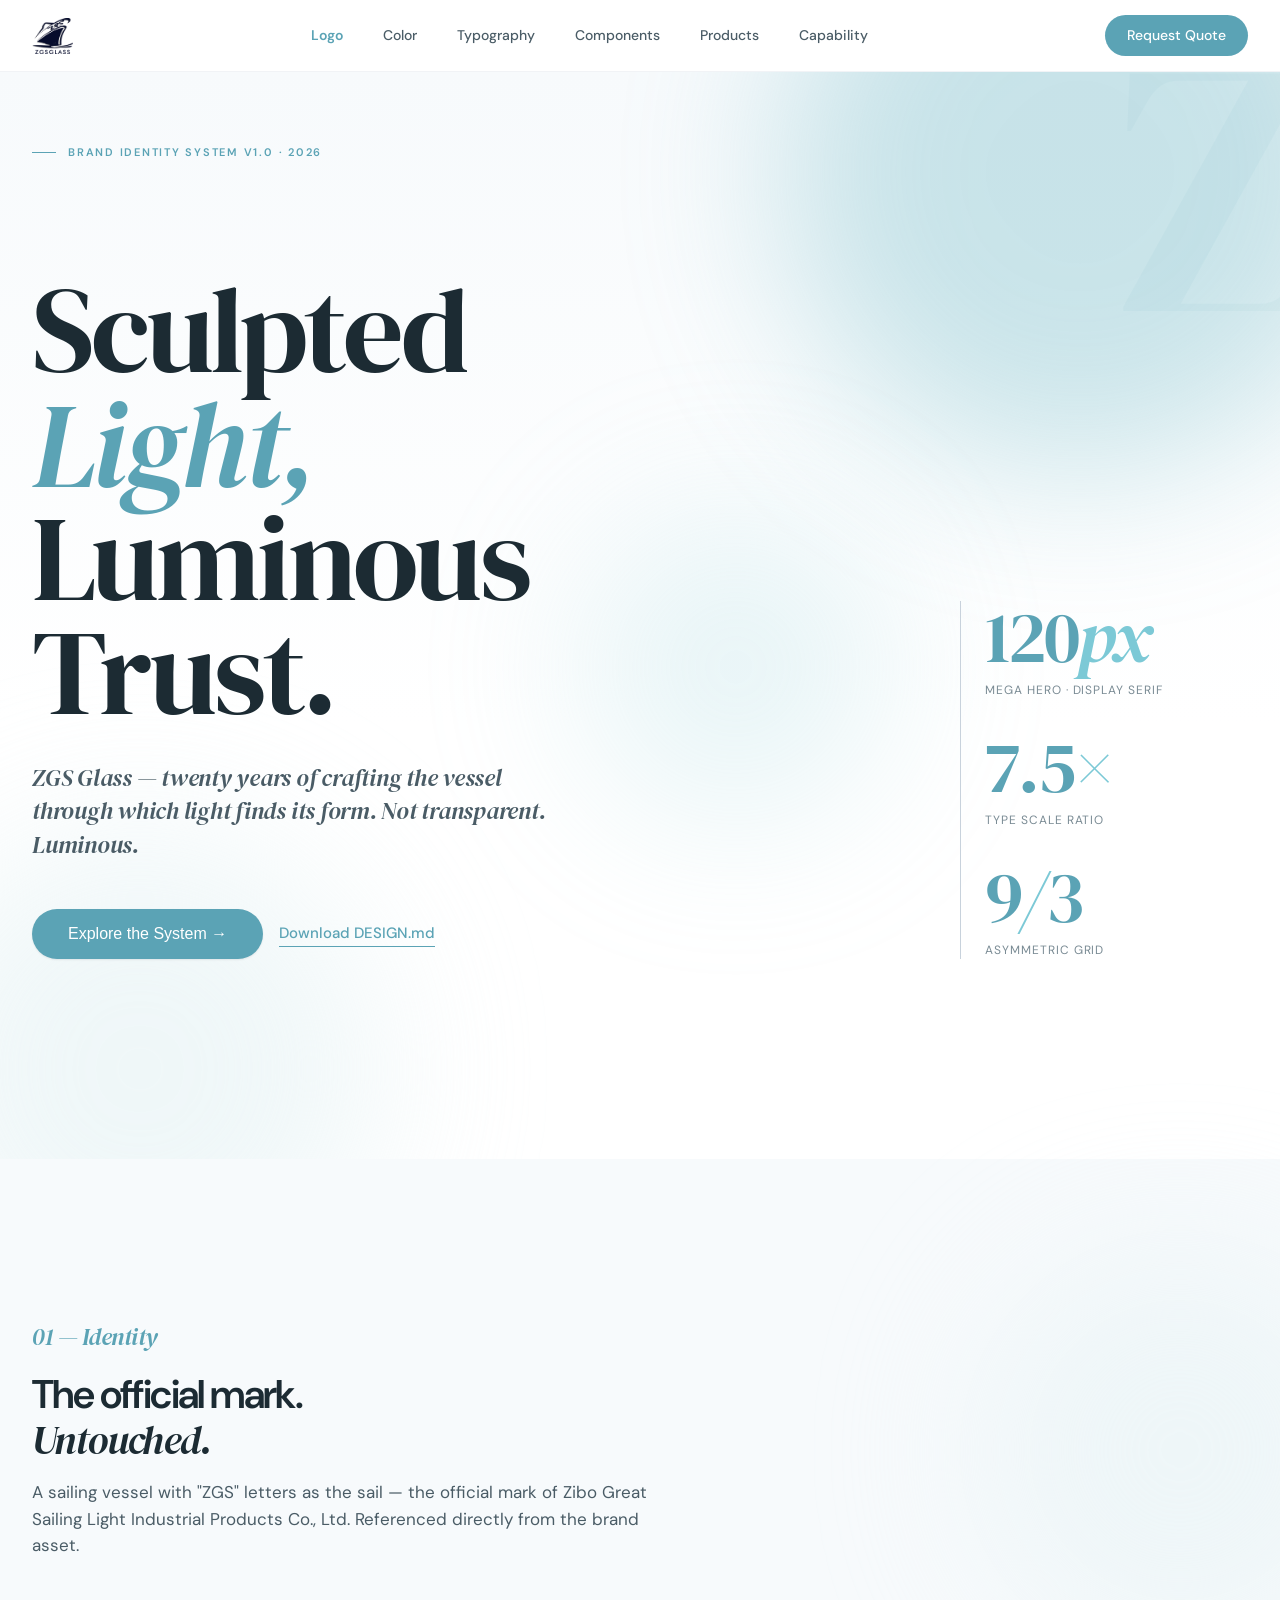
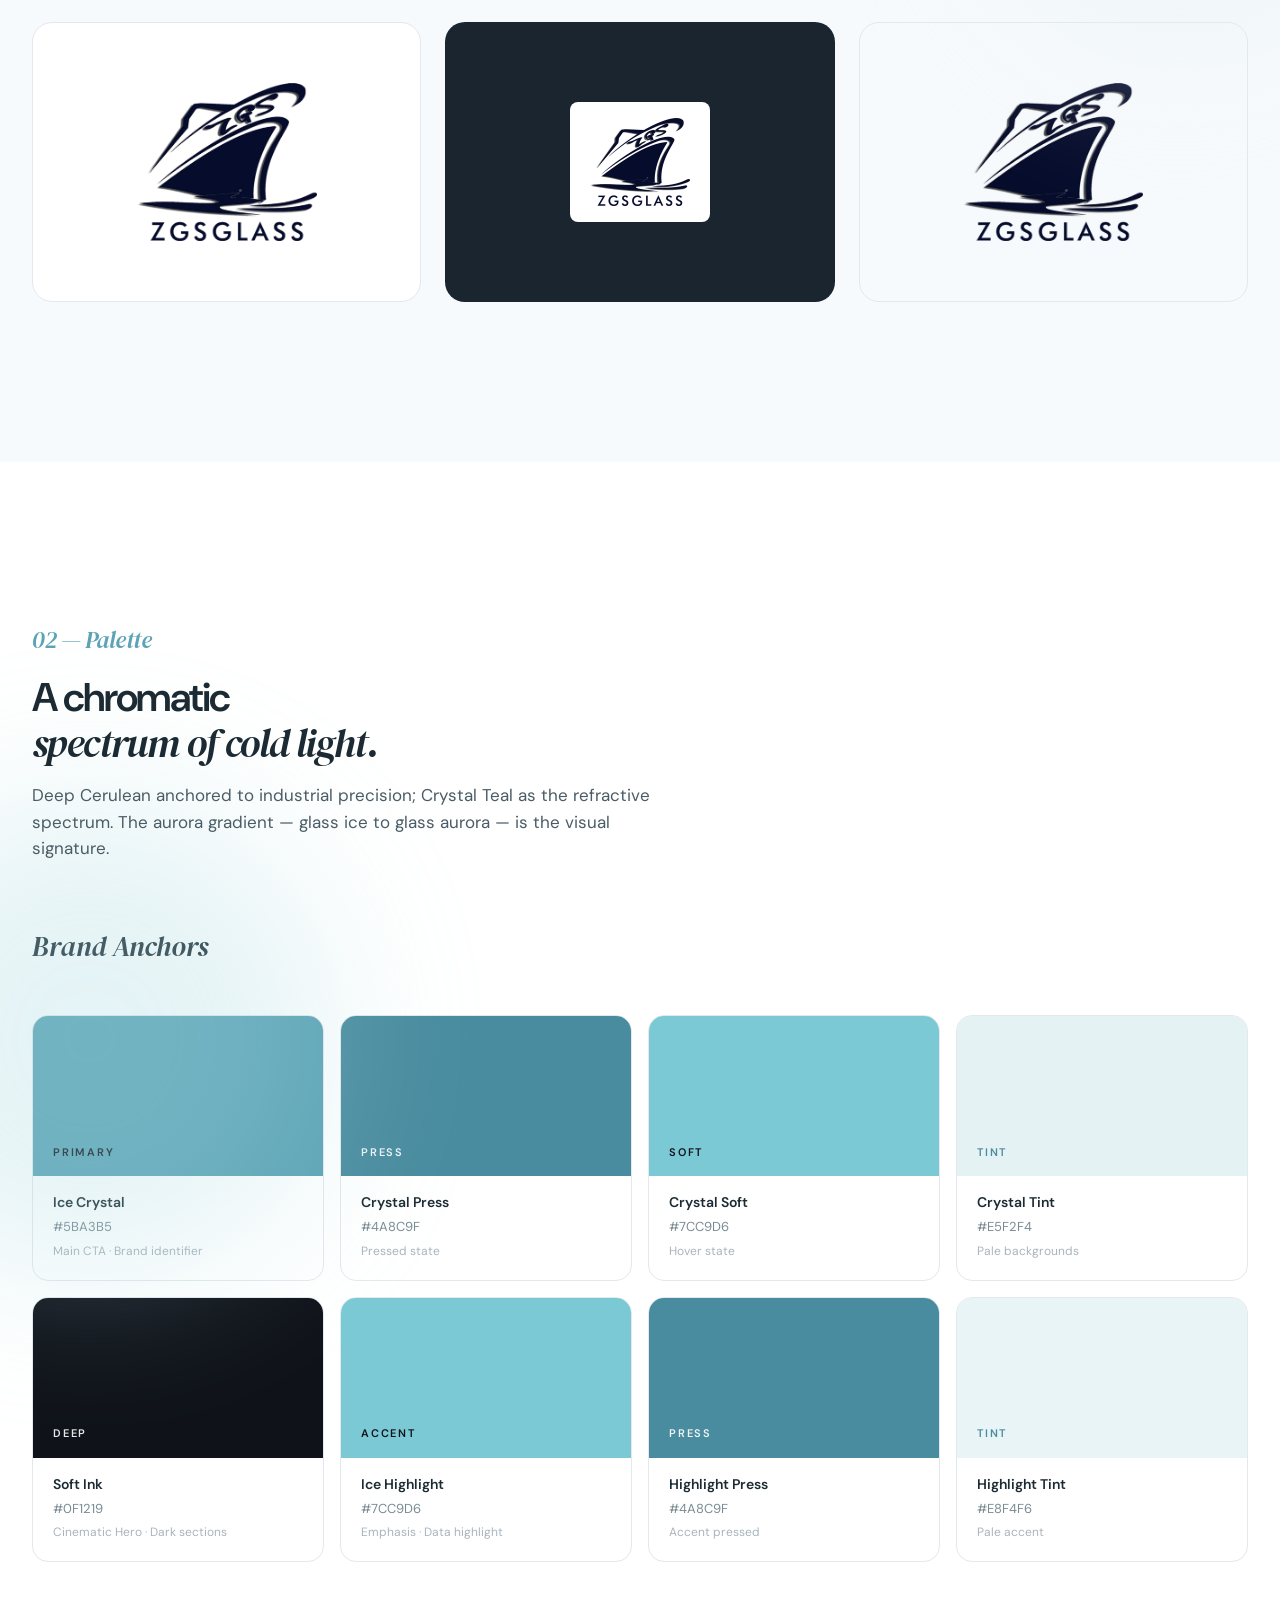
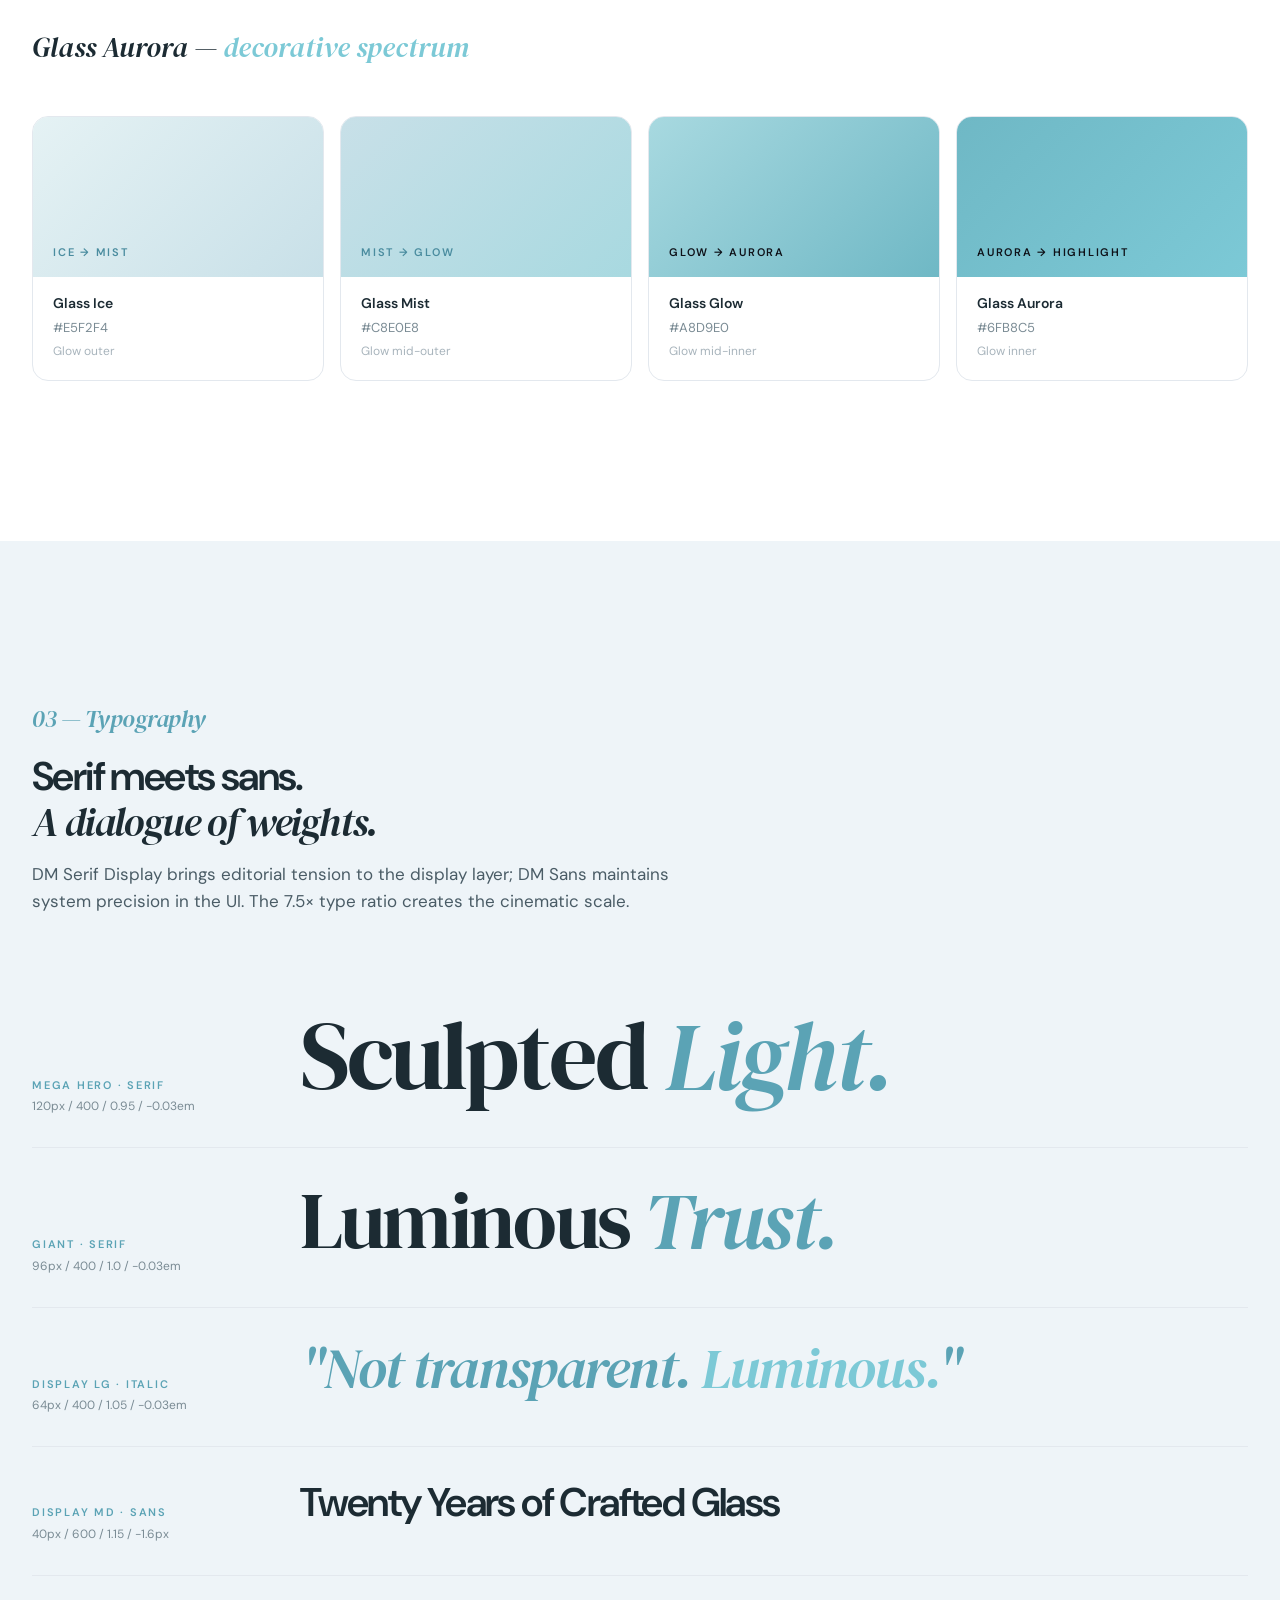
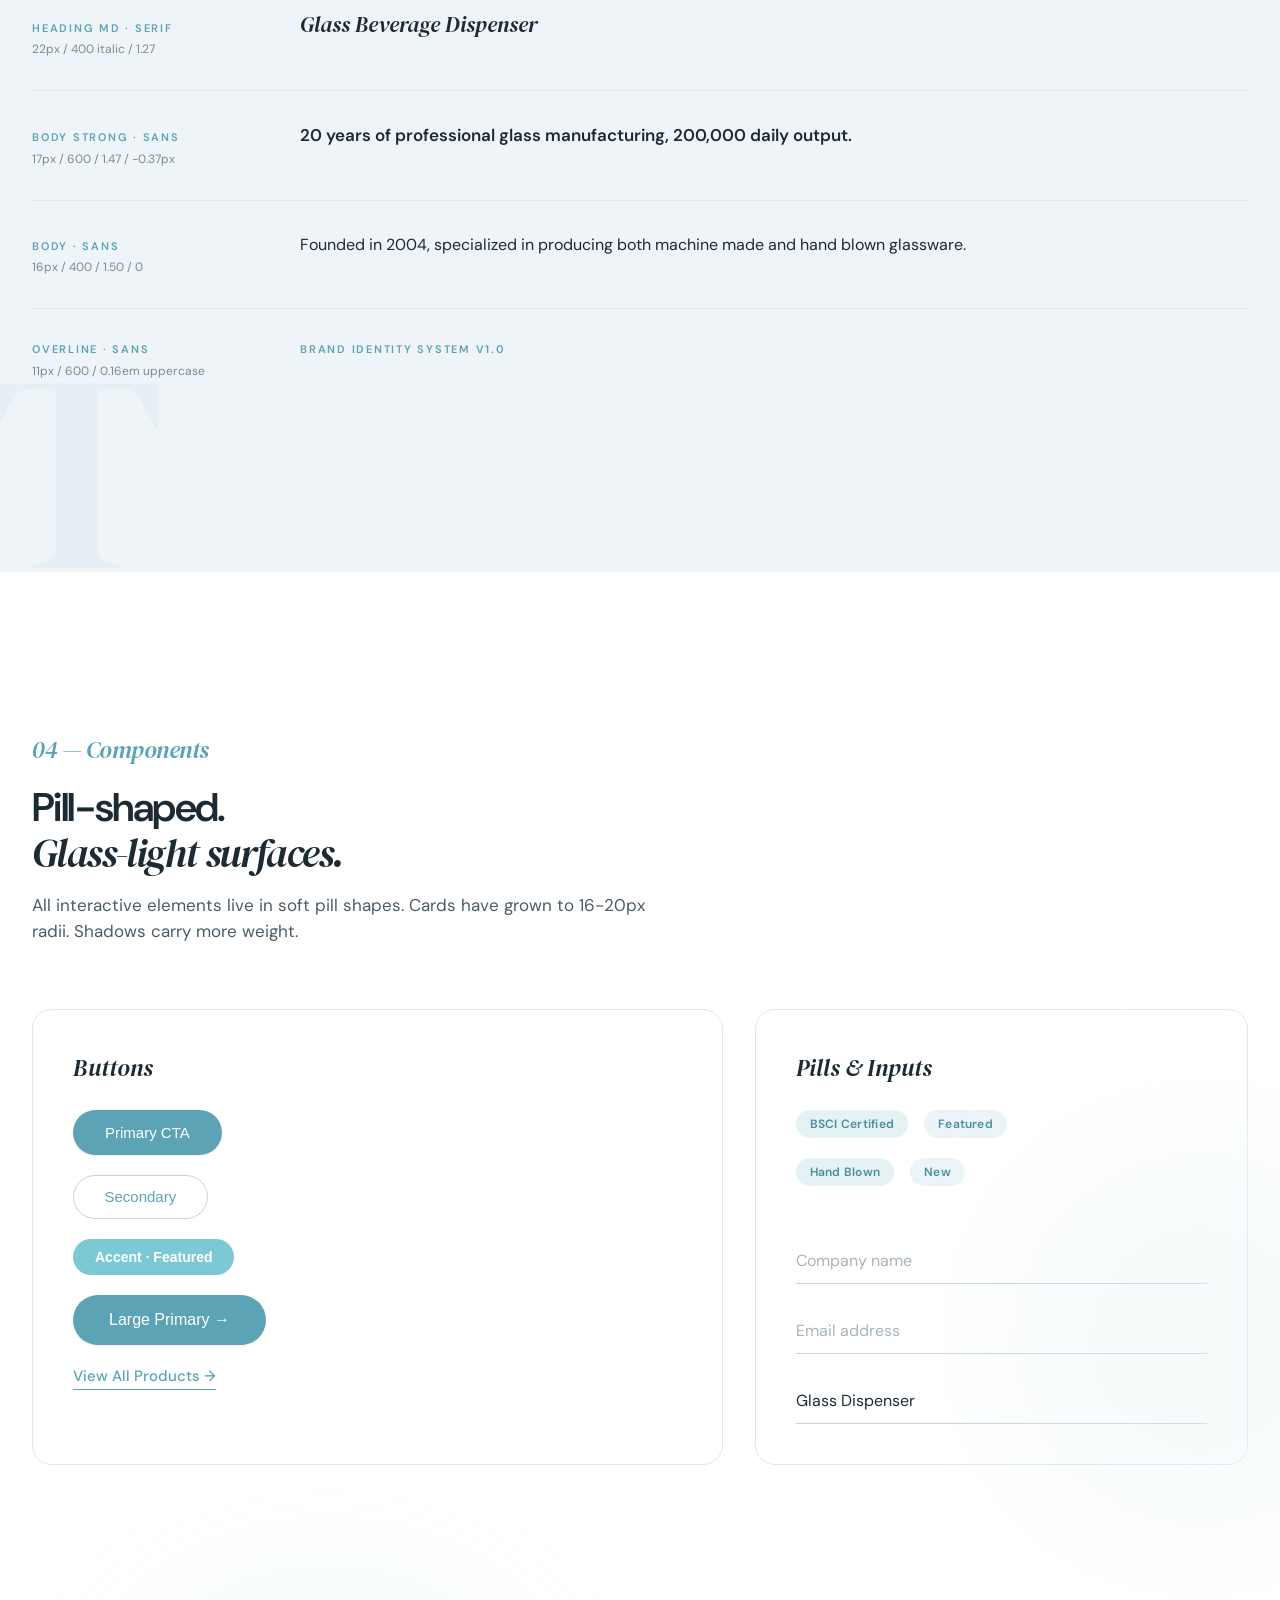
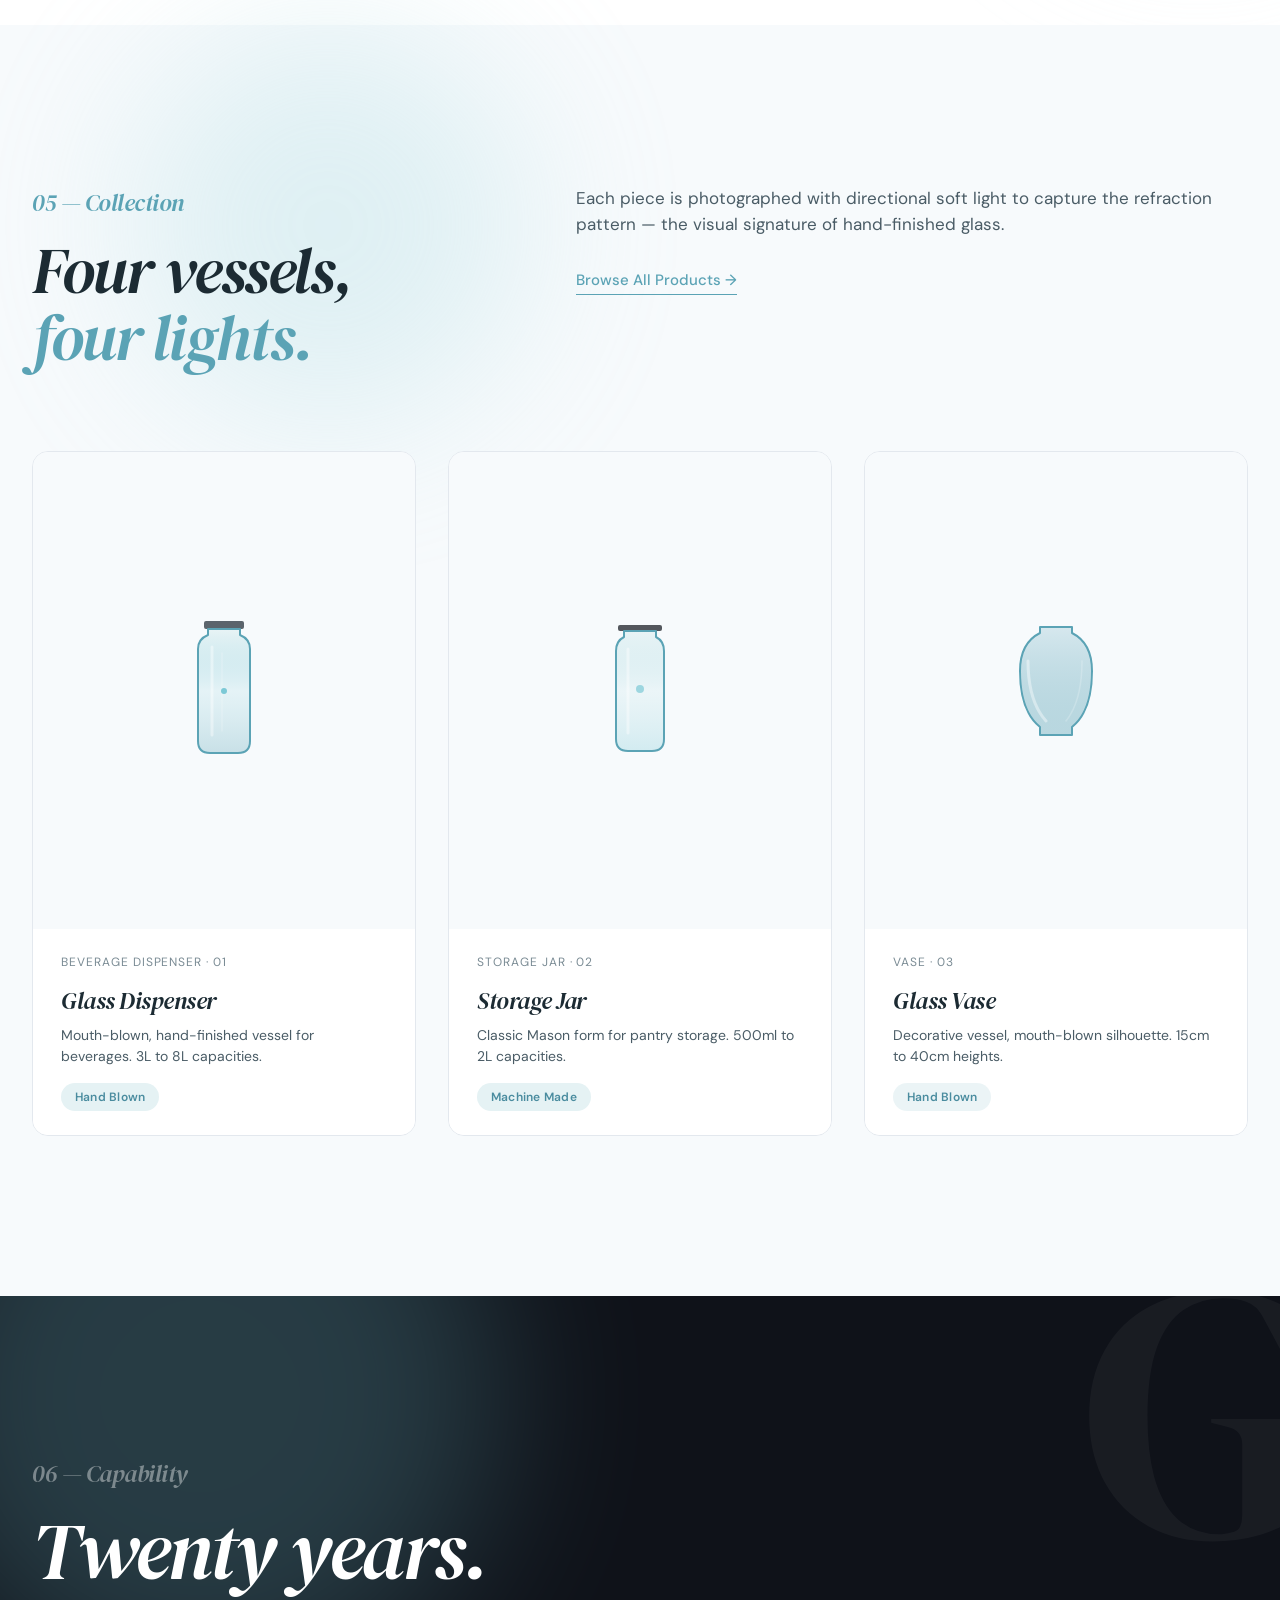
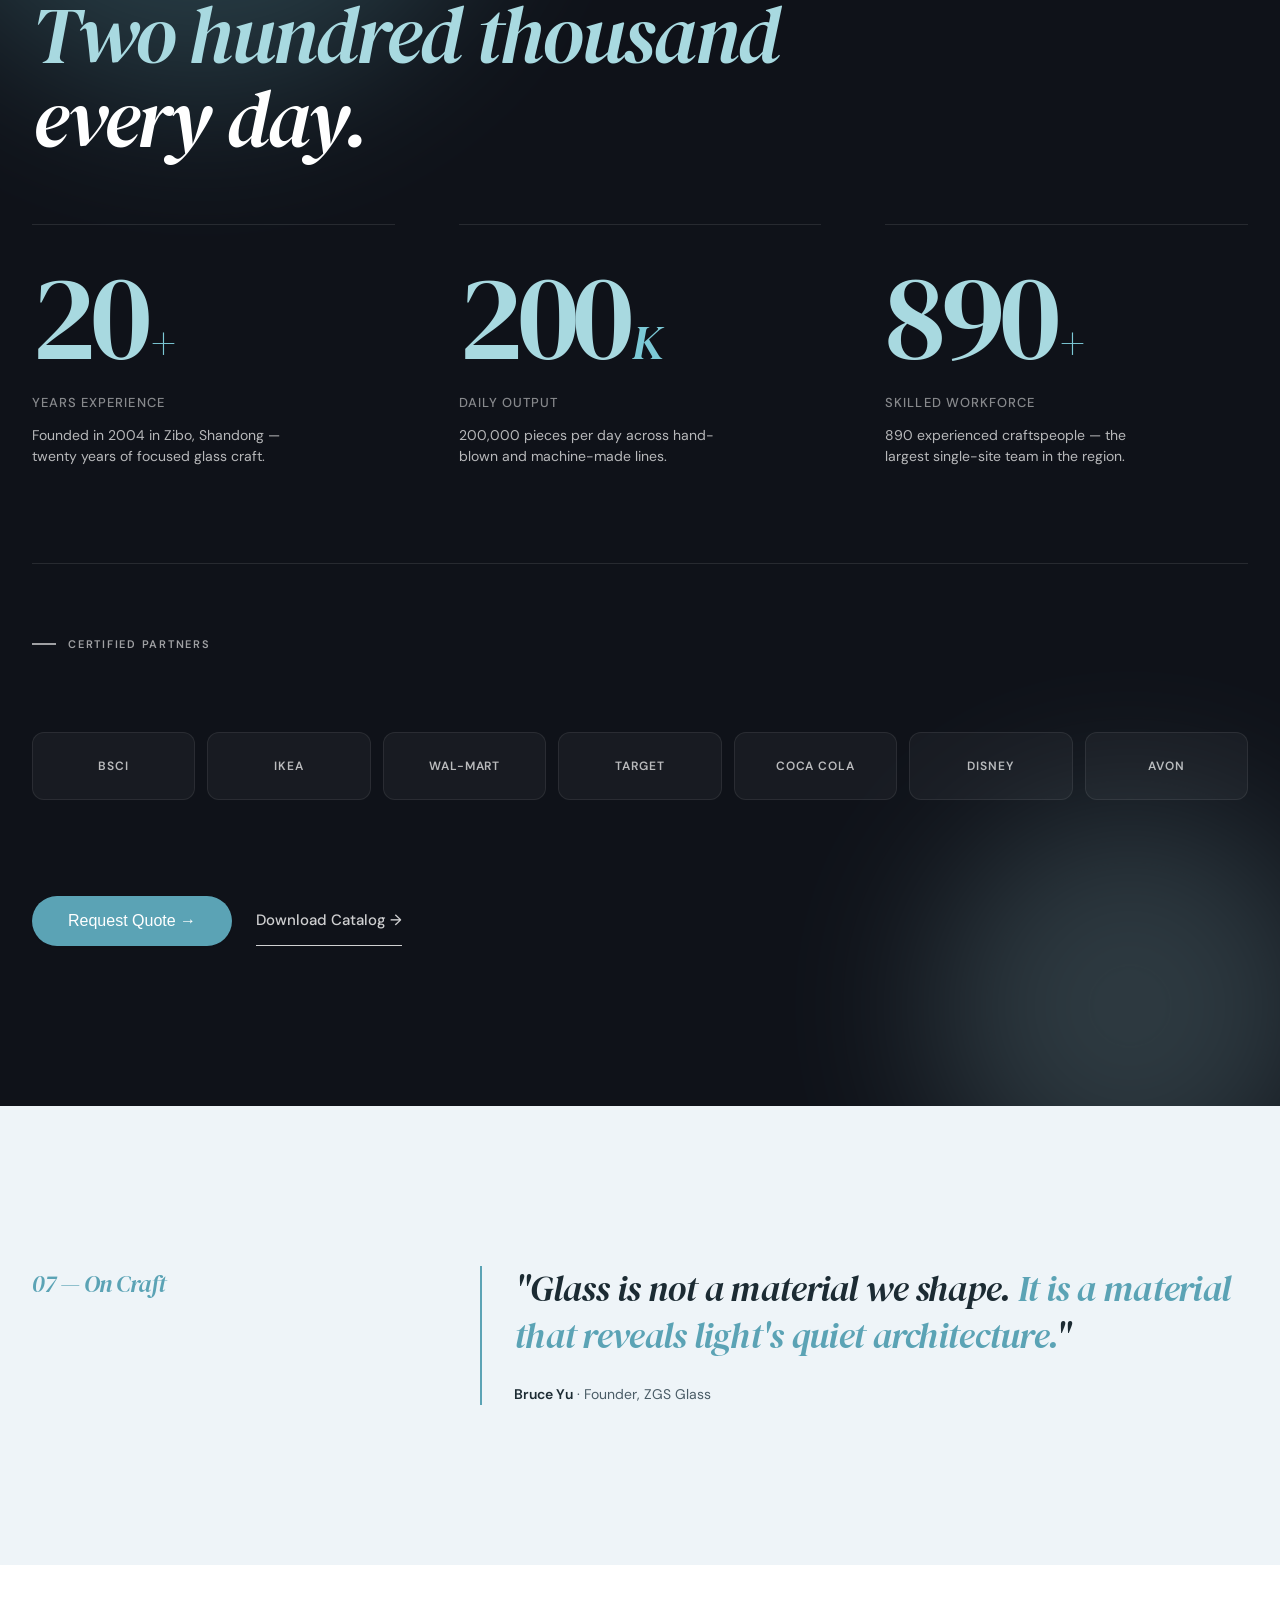
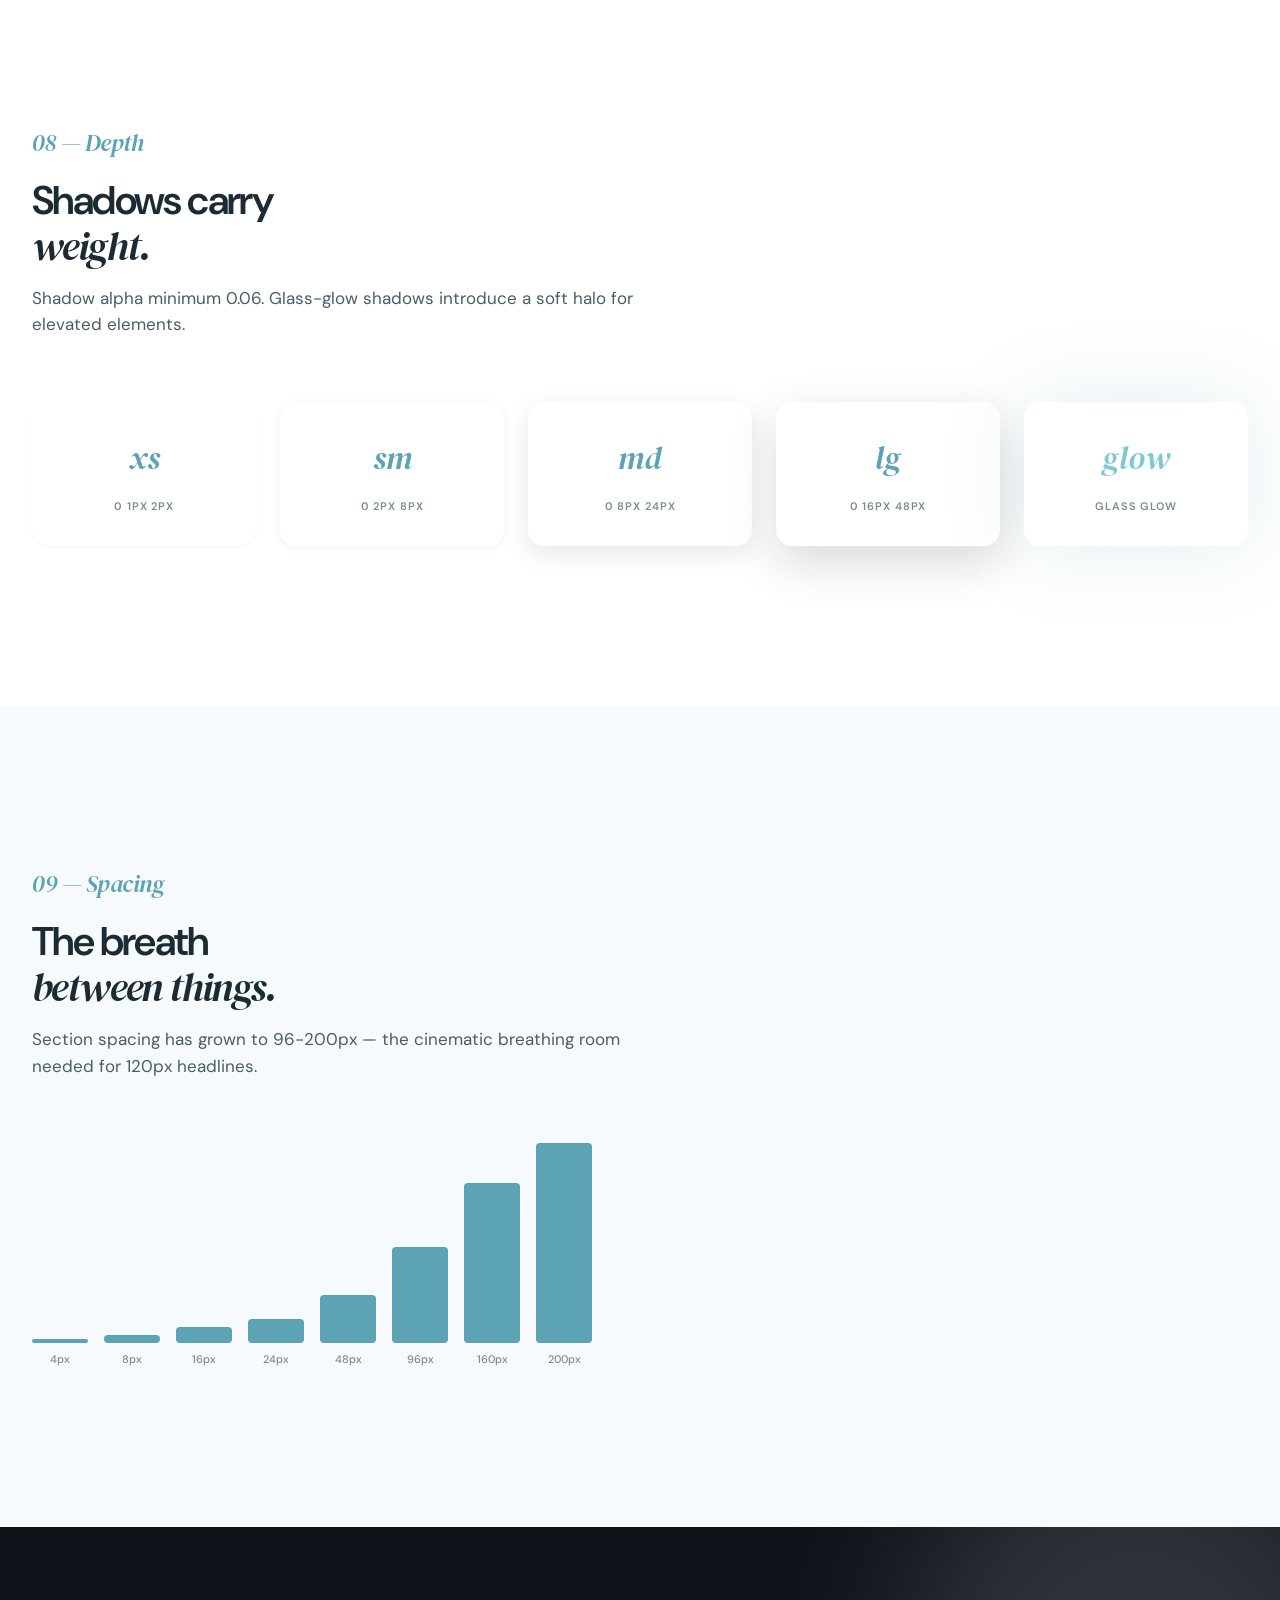
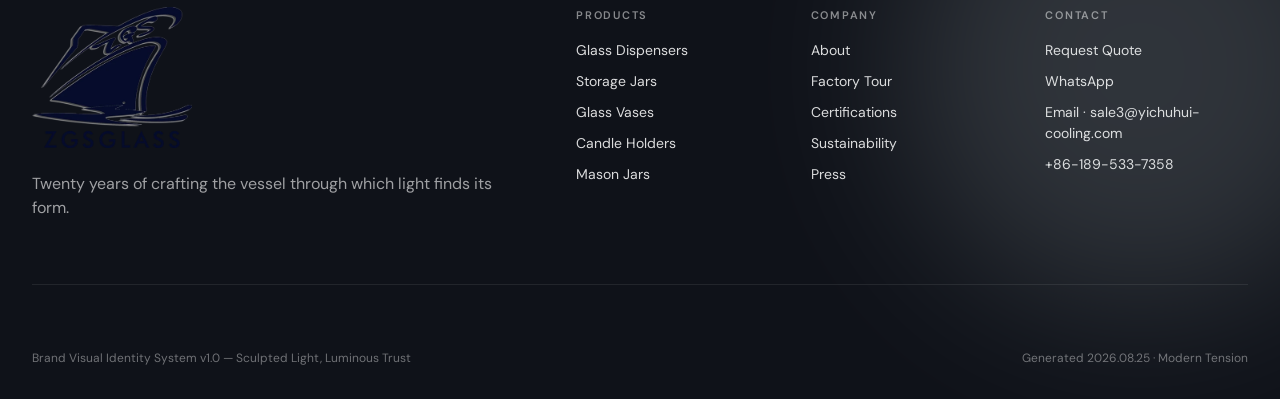
==== brand-identity.html @ 5598e812 "修改视觉效果" ====
<!DOCTYPE html>
<html lang="zh-CN">
<head>
<meta charset="UTF-8">
<meta name="viewport" content="width=device-width, initial-scale=1.0">
<title>ZGS Glass — Brand Identity v1.0</title>
<link rel="preconnect" href="https://fonts.googleapis.com">
<link rel="preconnect" href="https://fonts.gstatic.com" crossorigin>
<link href="https://fonts.googleapis.com/css2?family=DM+Serif+Display:ital@0;1&family=DM+Sans:opsz,wght@9..40,400;9..40,500;9..40,600;9..40,700&family=Noto+Sans+SC:wght@400;500;600&display=swap" rel="stylesheet">
<style>
  :root {
    --primary: #5BA3B5;
    --primary-press: #4A8C9F;
    --primary-soft: #7CC9D6;
    --primary-tint: #E5F2F4;

    --accent: #7CC9D6;
    --accent-press: #4A8C9F;
    --accent-soft: #A8DDE4;
    --accent-tint: #E8F4F6;

    --violet-edge: #B5B0DD;
    --amber-spark: #F0C896;
    --rose-whisper: #E5C5C5;

    --ink: #1C2B33;
    --ink-secondary: #4A5C66;
    --ink-muted: #7A8B94;
    --ink-faint: #A8B4BC;

    --canvas: #FFFFFF;
    --frosted-white: #F7FAFC;
    --canvas-tint: #EEF4F8;
    --hairline: #E3E8EE;
    --hairline-strong: #C8D2DC;

    --deep-ink: #0F1219;
    --brand-dark: #1A2530;

    --glass-ice: #E5F2F4;
    --glass-mist: #C8E0E8;
    --glass-glow: #A8D9E0;
    --glass-aurora: #6FB8C5;

    --font-display: "DM Serif Display", "Times New Roman", serif;
    --font-body: "DM Sans", -apple-system, "PingFang SC", "Microsoft YaHei", sans-serif;
    --font-chinese: "Noto Sans SC", "PingFang SC", "Microsoft YaHei", sans-serif;

    --shadow-xs: 0 1px 2px rgba(15,18,25,0.04);
    --shadow-sm: 0 2px 8px rgba(15,18,25,0.06);
    --shadow-md: 0 8px 24px rgba(15,18,25,0.10);
    --shadow-lg: 0 16px 48px rgba(15,18,25,0.16);
    --shadow-xl: 0 24px 64px rgba(15,18,25,0.20);
    --shadow-glow-teal: 0 0 80px rgba(91,163,181,0.18);
    --shadow-glow-ice: 0 0 80px rgba(200,224,232,0.30);
  }

  * { margin: 0; padding: 0; box-sizing: border-box; }
  html { scroll-behavior: smooth; }
  body {
    font-family: var(--font-body);
    font-size: 16px;
    line-height: 1.5;
    color: var(--ink);
    background: var(--canvas);
    -webkit-font-smoothing: antialiased;
    -moz-osx-font-smoothing: grayscale;
    overflow-x: hidden;
  }

  .container { max-width: 1400px; margin: 0 auto; padding: 0 32px; }
  .section { padding: 160px 0; position: relative; }
  .section-soft { background: var(--frosted-white); }
  .section-tint { background: var(--canvas-tint); }
  .section-dark {
    background: var(--deep-ink);
    color: #fff;
    position: relative;
    overflow: hidden;
  }

  .glass-orb {
    position: absolute;
    border-radius: 50%;
    filter: blur(80px);
    pointer-events: none;
    z-index: 0;
  }
  .glass-orb--teal  { background: var(--glass-aurora); opacity: 0.35; }
  .glass-orb--ice   { background: var(--glass-ice);    opacity: 0.6;  }
  .glass-orb--glow  { background: var(--glass-glow);   opacity: 0.4;  }

  .giant-watermark {
    font-family: var(--font-display);
    font-weight: 400;
    color: var(--primary);
    line-height: 0.85;
    letter-spacing: -0.05em;
    user-select: none;
    pointer-events: none;
    position: absolute;
    z-index: 0;
    opacity: 0.05;
  }
  .giant-watermark--dark { color: #FFFFFF; opacity: 0.04; }

  .overline {
    font-family: var(--font-body);
    text-transform: uppercase;
    letter-spacing: 0.16em;
    font-size: 11px;
    font-weight: 600;
    color: var(--primary);
    display: inline-flex;
    align-items: center;
    gap: 12px;
  }
  .overline::before {
    content: "";
    width: 24px;
    height: 1.5px;
    background: currentColor;
  }
  .overline--accent { color: var(--accent); }
  .overline--light { color: rgba(255,255,255,0.6); }

  .section-number {
    font-family: var(--font-display);
    font-style: italic;
    font-size: 24px;
    color: var(--primary);
    letter-spacing: -0.02em;
    margin-bottom: 16px;
  }
  .section-number--light { color: rgba(255,255,255,0.4); }

  .display-mega {
    font-family: var(--font-display);
    font-weight: 400;
    font-size: 120px;
    line-height: 0.95;
    letter-spacing: -0.03em;
    color: var(--ink);
  }
  .display-giant {
    font-family: var(--font-display);
    font-weight: 400;
    font-size: 96px;
    line-height: 1.0;
    letter-spacing: -0.03em;
    color: var(--ink);
  }
  .display-lg {
    font-family: var(--font-display);
    font-weight: 400;
    font-size: 64px;
    line-height: 1.05;
    letter-spacing: -0.03em;
    color: var(--ink);
  }
  .display-mega em, .display-giant em, .display-lg em {
    font-style: italic;
    color: var(--primary);
  }

  .section-title {
    font-family: var(--font-body);
    font-size: 40px;
    font-weight: 600;
    line-height: 1.15;
    letter-spacing: -1.6px;
    color: var(--ink);
    margin-bottom: 16px;
  }
  .section-subtitle {
    font-size: 17px;
    color: var(--ink-secondary);
    max-width: 640px;
    line-height: 1.55;
  }

  .nav {
    background: rgba(255,255,255,0.72);
    backdrop-filter: blur(20px) saturate(180%);
    -webkit-backdrop-filter: blur(20px) saturate(180%);
    height: 72px;
    position: sticky;
    top: 0;
    z-index: 1000;
    display: flex;
    align-items: center;
    border-bottom: 1px solid rgba(227,232,238,0.5);
  }
  .nav .container { display: flex; align-items: center; justify-content: space-between; width: 100%; }
  .nav-logo {
    display: inline-flex;
    align-items: center;
    text-decoration: none;
    transition: opacity 0.28s ease;
  }
  .nav-logo img { display: block; height: 36px; width: auto; }
  .nav-logo:hover { opacity: 0.85; }
  .nav-links { display: flex; gap: 8px; }
  .nav-link {
    font-size: 14px;
    font-weight: 500;
    color: var(--ink-secondary);
    padding: 8px 16px;
    border-radius: 9999px;
    text-decoration: none;
    transition: color 0.28s, background 0.28s;
  }
  .nav-link:hover { color: var(--primary); background: var(--primary-tint); }
  .nav-link.active { color: var(--primary); font-weight: 600; }
  .nav-cta {
    font-size: 14px;
    font-weight: 500;
    color: #fff;
    background: var(--primary);
    padding: 10px 22px;
    border-radius: 9999px;
    text-decoration: none;
    transition: background 0.28s, transform 0.18s;
  }
  .nav-cta:hover { background: var(--primary-soft); transform: translateY(-1px); }

  .hero {
    padding: 64px 0 200px;
    position: relative;
    overflow: hidden;
    background: linear-gradient(180deg, var(--frosted-white) 0%, var(--canvas) 60%);
  }
  .hero .container { position: relative; z-index: 2; }
  .hero-grid {
    display: grid;
    grid-template-columns: 9fr 3fr;
    gap: 64px;
    align-items: end;
    margin-top: 80px;
  }
  .hero-overline { margin-bottom: 32px; }
  .hero-title { margin-bottom: 32px; }
  .hero-desc {
    font-family: var(--font-display);
    font-style: italic;
    font-size: 24px;
    line-height: 1.4;
    color: var(--ink-secondary);
    max-width: 520px;
    margin-bottom: 48px;
    letter-spacing: -0.01em;
  }
  .hero-actions {
    display: flex;
    gap: 16px;
    align-items: center;
    flex-wrap: wrap;
  }
  .hero-meta {
    text-align: left;
    border-left: 1.5px solid var(--hairline-strong);
    padding-left: 24px;
  }
  .hero-meta-number {
    font-family: var(--font-display);
    font-size: 72px;
    font-weight: 400;
    color: var(--primary);
    line-height: 1;
    letter-spacing: -0.03em;
    font-variant-numeric: tabular-nums;
  }
  .hero-meta-label {
    font-size: 12px;
    color: var(--ink-muted);
    margin-top: 8px;
    text-transform: uppercase;
    letter-spacing: 0.08em;
  }

  .btn-primary {
    background: var(--primary);
    color: #fff;
    font-size: 15px;
    font-weight: 500;
    border: none;
    border-radius: 9999px;
    padding: 14px 32px;
    cursor: pointer;
    transition: background 0.28s, transform 0.18s, box-shadow 0.28s;
    box-shadow: 0 1px 2px rgba(15,18,25,0.08);
    display: inline-flex;
    align-items: center;
    gap: 8px;
    text-decoration: none;
  }
  .btn-primary:hover {
    background: var(--primary-soft);
    transform: translateY(-1px);
    box-shadow: 0 4px 16px rgba(91,163,181,0.20);
  }
  .btn-primary:active { background: var(--primary-press); transform: scale(0.98); }
  .btn-secondary {
    background: transparent;
    color: var(--primary);
    font-size: 15px;
    font-weight: 500;
    border: 1.5px solid var(--hairline-strong);
    border-radius: 9999px;
    padding: 12.5px 30.5px;
    cursor: pointer;
    transition: border-color 0.28s, color 0.28s, transform 0.18s;
    display: inline-flex;
    align-items: center;
    gap: 8px;
    text-decoration: none;
  }
  .btn-secondary:hover { border-color: var(--primary); color: var(--primary-press); transform: translateY(-1px); }
  .btn-accent {
    background: var(--accent);
    color: #fff;
    font-size: 14px;
    font-weight: 600;
    border: none;
    border-radius: 9999px;
    padding: 10px 22px;
    cursor: pointer;
    transition: background 0.28s, transform 0.18s;
    text-decoration: none;
    display: inline-flex;
    align-items: center;
    gap: 8px;
  }
  .btn-accent:hover { background: var(--accent-press); transform: translateY(-1px); }
  .btn-link {
    display: inline-flex;
    align-items: center;
    gap: 8px;
    color: var(--primary);
    font-size: 15px;
    font-weight: 500;
    text-decoration: none;
    border-bottom: 1px solid currentColor;
    padding-bottom: 2px;
    transition: gap 0.28s ease;
  }
  .btn-link:hover { gap: 12px; }
  .btn-lg { padding: 16px 36px; font-size: 16px; }

  .pill {
    display: inline-flex;
    align-items: center;
    background: var(--primary-tint);
    color: var(--primary-press);
    font-size: 12px;
    font-weight: 600;
    border-radius: 9999px;
    padding: 5px 14px;
    letter-spacing: 0.02em;
  }
  .pill-accent {
    background: rgba(91,163,181,0.12);
    color: var(--accent-press);
  }

  .input-text {
    background-color: transparent;
    color: var(--ink);
    font-size: 16px;
    border: none;
    border-bottom: 1.5px solid var(--hairline-strong);
    border-radius: 0;
    padding: 12px 0;
    transition: border-color 0.28s ease;
    width: 100%;
    font-family: inherit;
  }
  .input-text::placeholder { color: var(--ink-faint); }
  .input-text:focus { outline: none; border-bottom-color: var(--primary); }

  .color-grid {
    display: grid;
    grid-template-columns: repeat(4, 1fr);
    gap: 16px;
    margin-top: 48px;
  }
  .color-card {
    border-radius: 16px;
    overflow: hidden;
    border: 1px solid var(--hairline);
    transition: transform 0.4s cubic-bezier(0.16,1,0.3,1);
  }
  .color-card:hover { transform: translateY(-4px); }
  .color-swatch {
    height: 160px;
    display: flex;
    align-items: flex-end;
    padding: 16px 20px;
  }
  .color-swatch span {
    font-size: 11px;
    font-weight: 600;
    letter-spacing: 0.16em;
    text-transform: uppercase;
  }
  .color-info { padding: 16px 20px 20px; }
  .color-info .name { font-size: 14px; font-weight: 600; color: var(--ink); margin-bottom: 4px; }
  .color-info .hex { font-size: 13px; color: var(--ink-muted); font-variant-numeric: tabular-nums; }
  .color-info .role { font-size: 12px; color: var(--ink-faint); margin-top: 6px; line-height: 1.4; }

  .logo-showcase {
    display: grid;
    grid-template-columns: repeat(3, 1fr);
    gap: 24px;
    margin-top: 48px;
  }
  .logo-box {
    background: var(--canvas);
    border: 1px solid var(--hairline);
    border-radius: 20px;
    padding: 60px 48px;
    display: flex;
    align-items: center;
    justify-content: center;
    min-height: 180px;
  }
  .logo-box.dark { background: var(--brand-dark); border-color: transparent; }
  .logo-box.soft { background: var(--frosted-white); }
  .logo-box img { display: block; max-width: 180px; height: auto; }

  .type-row {
    display: flex;
    align-items: baseline;
    gap: 48px;
    padding: 32px 0;
    border-bottom: 1px solid var(--hairline);
  }
  .type-row:last-child { border-bottom: none; }
  .type-meta { flex-shrink: 0; width: 220px; }
  .type-meta .label {
    font-size: 11px;
    font-weight: 600;
    letter-spacing: 0.16em;
    text-transform: uppercase;
    color: var(--primary);
    margin-bottom: 4px;
  }
  .type-meta .spec {
    font-size: 12px;
    color: var(--ink-muted);
    font-variant-numeric: tabular-nums;
  }
  .type-sample { flex: 1; color: var(--ink); }

  .comp-grid {
    display: grid;
    grid-template-columns: 7fr 5fr;
    gap: 32px;
    margin-top: 48px;
  }
  .comp-card {
    background: var(--canvas);
    border: 1px solid var(--hairline);
    border-radius: 20px;
    padding: 40px;
  }
  .comp-card h4 {
    font-family: var(--font-display);
    font-style: italic;
    font-size: 24px;
    color: var(--ink);
    margin-bottom: 24px;
    font-weight: 400;
  }
  .comp-row {
    display: flex;
    align-items: center;
    gap: 16px;
    margin-bottom: 20px;
    flex-wrap: wrap;
  }
  .comp-row:last-child { margin-bottom: 0; }

  .product-grid {
    display: grid;
    grid-template-columns: repeat(3, 1fr);
    gap: 32px;
  }
  .product-card {
    background: var(--canvas);
    border: 1px solid var(--hairline);
    border-radius: 16px;
    overflow: hidden;
    position: relative;
    transition: transform 0.4s cubic-bezier(0.16,1,0.3,1), box-shadow 0.4s ease;
    cursor: pointer;
  }
  .product-card::before {
    content: "";
    position: absolute;
    top: -40%; right: -40%;
    width: 80%; height: 80%;
    background: radial-gradient(circle, var(--glass-glow) 0%, transparent 70%);
    opacity: 0;
    transition: opacity 0.4s ease;
    pointer-events: none;
    z-index: 1;
  }
  .product-card:hover {
    transform: translateY(-4px);
    box-shadow: 0 20px 48px rgba(15,18,25,0.12);
  }
  .product-card:hover::before { opacity: 0.4; }
  .product-img {
    background: var(--frosted-white);
    aspect-ratio: 4/5;
    display: flex;
    align-items: center;
    justify-content: center;
    position: relative;
    overflow: hidden;
  }
  .product-body {
    padding: 24px 28px;
    position: relative;
    z-index: 2;
    background: var(--canvas);
  }
  .product-body h4 {
    font-family: var(--font-display);
    font-style: italic;
    font-size: 24px;
    font-weight: 400;
    color: var(--ink);
    margin-bottom: 6px;
    letter-spacing: -0.02em;
  }
  .product-body .meta {
    font-size: 12px;
    color: var(--ink-muted);
    text-transform: uppercase;
    letter-spacing: 0.08em;
    margin-bottom: 12px;
  }
  .product-body p {
    font-size: 14px;
    color: var(--ink-secondary);
    line-height: 1.5;
    margin-bottom: 16px;
  }
  .product-tags { display: flex; gap: 6px; flex-wrap: wrap; }

  .stat-grid {
    display: grid;
    grid-template-columns: repeat(3, 1fr);
    gap: 64px;
  }
  .stat-item {
    border-top: 1px solid var(--hairline);
    padding-top: 32px;
  }
  .section-dark .stat-item { border-color: rgba(255,255,255,0.1); }
  .stat-number {
    font-family: var(--font-display);
    font-size: 120px;
    font-weight: 400;
    color: var(--primary);
    line-height: 1;
    letter-spacing: -0.04em;
    font-variant-numeric: tabular-nums;
  }
  .section-dark .stat-number { color: var(--glass-glow); }
  .stat-suffix {
    font-family: var(--font-display);
    font-style: italic;
    font-size: 48px;
    color: var(--accent);
    margin-left: 4px;
  }
  .stat-label {
    font-size: 13px;
    color: var(--ink-muted);
    margin-top: 16px;
    text-transform: uppercase;
    letter-spacing: 0.08em;
    font-weight: 500;
  }
  .section-dark .stat-label { color: rgba(255,255,255,0.5); }
  .stat-desc {
    font-size: 14px;
    color: var(--ink-secondary);
    margin-top: 12px;
    line-height: 1.5;
    max-width: 280px;
  }
  .section-dark .stat-desc { color: rgba(255,255,255,0.7); }

  .cert-grid {
    display: grid;
    grid-template-columns: repeat(7, 1fr);
    gap: 12px;
    margin-top: 48px;
  }
  .cert-badge {
    background: rgba(255,255,255,0.04);
    border: 1px solid rgba(255,255,255,0.08);
    border-radius: 12px;
    padding: 24px 12px;
    text-align: center;
    font-size: 12px;
    font-weight: 600;
    color: rgba(255,255,255,0.7);
    transition: background 0.28s, border-color 0.28s, transform 0.28s;
    text-transform: uppercase;
    letter-spacing: 0.08em;
  }
  .cert-badge:hover {
    background: rgba(255,255,255,0.08);
    border-color: var(--glass-glow);
    transform: translateY(-2px);
  }

  .shadow-grid {
    display: grid;
    grid-template-columns: repeat(5, 1fr);
    gap: 24px;
    margin-top: 48px;
  }
  .shadow-demo {
    background: var(--canvas);
    border-radius: 16px;
    padding: 32px 16px;
    text-align: center;
  }
  .shadow-demo .name {
    font-size: 11px;
    font-weight: 600;
    letter-spacing: 0.08em;
    text-transform: uppercase;
    color: var(--ink-muted);
    margin-top: 16px;
  }
  .shadow-xs { box-shadow: var(--shadow-xs); }
  .shadow-sm { box-shadow: var(--shadow-sm); }
  .shadow-md { box-shadow: var(--shadow-md); }
  .shadow-lg { box-shadow: var(--shadow-lg); }
  .shadow-glow { box-shadow: var(--shadow-glow-teal); }

  .spacing-demo {
    display: flex;
    align-items: flex-end;
    gap: 16px;
    flex-wrap: wrap;
    margin-top: 48px;
  }
  .space-bar { background: var(--primary); border-radius: 4px; width: 56px; }
  .space-label {
    font-size: 11px;
    color: var(--ink-muted);
    text-align: center;
    margin-top: 8px;
    font-variant-numeric: tabular-nums;
    font-weight: 500;
  }
  .space-item { display: flex; flex-direction: column; align-items: center; }

  .quote-block {
    border-left: 2px solid var(--primary);
    padding-left: 32px;
  }
  .quote-text {
    font-family: var(--font-display);
    font-style: italic;
    font-size: 36px;
    line-height: 1.3;
    color: var(--ink);
    letter-spacing: -0.02em;
    margin-bottom: 24px;
  }
  .quote-text em { color: var(--primary); font-style: italic; }
  .quote-author {
    font-size: 14px;
    color: var(--ink-secondary);
  }
  .quote-author strong { font-weight: 600; color: var(--ink); }

  .asymmetric-hero { display: grid; grid-template-columns: 9fr 3fr; gap: 64px; align-items: end; }
  .asymmetric-feature { display: grid; grid-template-columns: 5fr 7fr; gap: 64px; align-items: start; }
  .asymmetric-quote { display: grid; grid-template-columns: 4fr 8fr; gap: 64px; align-items: start; }

  .section-header {
    margin-bottom: 64px;
    position: relative;
    z-index: 1;
  }

  .footer {
    background: var(--deep-ink);
    color: rgba(255,255,255,0.6);
    padding: 80px 0 32px;
    position: relative;
    overflow: hidden;
  }
  .footer-grid {
    display: grid;
    grid-template-columns: 5fr 7fr;
    gap: 64px;
    margin-bottom: 64px;
    padding-bottom: 64px;
    border-bottom: 1px solid rgba(255,255,255,0.08);
  }
  .footer-brand img {
    display: block;
    max-width: 160px;
    height: auto;
    margin-bottom: 24px;
  }
  .footer-tagline {
    font-size: 16px;
    color: rgba(255,255,255,0.6);
    line-height: 1.5;
  }
  .footer-cols {
    display: grid;
    grid-template-columns: repeat(3, 1fr);
    gap: 32px;
  }
  .footer-col h5 {
    font-size: 11px;
    font-weight: 600;
    letter-spacing: 0.16em;
    text-transform: uppercase;
    color: rgba(255,255,255,0.5);
    margin-bottom: 16px;
  }
  .footer-col a {
    display: block;
    color: rgba(255,255,255,0.85);
    text-decoration: none;
    font-size: 14px;
    margin-bottom: 10px;
    transition: color 0.28s;
  }
  .footer-col a:hover { color: var(--glass-glow); }
  .footer-bottom {
    display: flex;
    justify-content: space-between;
    align-items: center;
    flex-wrap: wrap;
    gap: 16px;
    font-size: 12px;
    color: rgba(255,255,255,0.4);
  }

  @media (max-width: 1023px) {
    .display-mega { font-size: 80px; }
    .display-giant { font-size: 64px; }
    .display-lg { font-size: 40px; }
    .stat-number { font-size: 80px; }
    .hero-grid, .asymmetric-hero, .asymmetric-feature, .asymmetric-quote { grid-template-columns: 1fr; gap: 32px; }
    .product-grid { grid-template-columns: repeat(2, 1fr); }
    .stat-grid { grid-template-columns: repeat(2, 1fr); gap: 32px; }
    .cert-grid { grid-template-columns: repeat(4, 1fr); }
    .comp-grid { grid-template-columns: 1fr; }
    .footer-grid { grid-template-columns: 1fr; gap: 32px; }
    .color-grid { grid-template-columns: repeat(2, 1fr); }
    .shadow-grid { grid-template-columns: repeat(3, 1fr); }
    .section { padding: 96px 0; }
  }
  @media (max-width: 767px) {
    .container { padding: 0 20px; }
    .section { padding: 64px 0; }
    .display-mega { font-size: 48px; line-height: 1.0; }
    .display-giant { font-size: 48px; }
    .display-lg { font-size: 32px; }
    .stat-number { font-size: 56px; }
    .product-grid { grid-template-columns: 1fr; }
    .stat-grid { grid-template-columns: 1fr; gap: 24px; }
    .cert-grid { grid-template-columns: repeat(2, 1fr); }
    .color-grid { grid-template-columns: 1fr; }
    .shadow-grid { grid-template-columns: repeat(2, 1fr); }
    .logo-showcase { grid-template-columns: 1fr; }
    .footer-cols { grid-template-columns: 1fr; }
    .nav-links { display: none; }
    .nav-cta { display: none; }
  }
</style>
</head>
<body>

<nav class="nav">
  <div class="container">
    <a href="#" class="nav-logo">
      <img src="./zgs-glass-logo.png" alt="ZGS Glass" width="140">
    </a>
    <div class="nav-links">
      <a class="nav-link active" href="#logo">Logo</a>
      <a class="nav-link" href="#color">Color</a>
      <a class="nav-link" href="#type">Typography</a>
      <a class="nav-link" href="#components">Components</a>
      <a class="nav-link" href="#products">Products</a>
      <a class="nav-link" href="#capability">Capability</a>
    </div>
    <a class="nav-cta" href="#">Request Quote</a>
  </div>
</nav>

<!-- ===== 0 — Hero ===== -->
<section class="hero">
  <div class="glass-orb glass-orb--teal" style="width:600px;height:600px;top:-200px;right:-100px;"></div>
  <div class="glass-orb glass-orb--ice" style="width:480px;height:480px;bottom:-150px;left:-100px;"></div>
  <div class="glass-orb glass-orb--glow" style="width:320px;height:320px;top:40%;right:30%;opacity:0.25;"></div>
  <div class="giant-watermark" style="top:-40px;right:-20px;font-size:360px;">Z</div>

  <div class="container">
    <div class="overline hero-overline">Brand Identity System v1.0 · 2026</div>

    <div class="hero-grid">
      <div>
        <h1 class="display-mega hero-title">
          Sculpted<br>
          <em>Light,</em><br>
          Luminous<br>
          Trust.
        </h1>
        <p class="hero-desc">
          ZGS Glass — twenty years of crafting the vessel through which light finds its form. Not transparent. <em>Luminous.</em>
        </p>
        <div class="hero-actions">
          <button class="btn-primary btn-lg">Explore the System →</button>
          <a href="#" class="btn-link">Download DESIGN.md</a>
        </div>
      </div>

      <div class="hero-meta">
        <div class="hero-meta-number">120<em style="font-style:italic;color:var(--accent);">px</em></div>
        <div class="hero-meta-label">Mega Hero · Display Serif</div>
        <div style="height:32px;"></div>
        <div class="hero-meta-number">7.5<em style="font-style:italic;color:var(--accent);">×</em></div>
        <div class="hero-meta-label">Type Scale Ratio</div>
        <div style="height:32px;"></div>
        <div class="hero-meta-number">9<em style="font-style:italic;color:var(--accent);">/</em>3</div>
        <div class="hero-meta-label">Asymmetric Grid</div>
      </div>
    </div>
  </div>
</section>

<!-- ===== 1 — Logo ===== -->
<section class="section section-soft" id="logo">
  <div class="glass-orb glass-orb--ice" style="width:400px;height:400px;top:10%;right:-100px;opacity:0.5;"></div>

  <div class="container">
    <div class="section-header">
      <div class="section-number">01 — Identity</div>
      <h2 class="section-title">The official mark.<br><em style="font-family:var(--font-display);font-style:italic;font-weight:400;">Untouched.</em></h2>
      <p class="section-subtitle">A sailing vessel with "ZGS" letters as the sail — the official mark of Zibo Great Sailing Light Industrial Products Co., Ltd. Referenced directly from the brand asset.</p>
    </div>

    <div class="logo-showcase">
      <div class="logo-box">
        <img src="./zgs-glass-logo.png" alt="ZGS Glass — official logo">
      </div>
      <div class="logo-box dark">
        <img src="./zgs-glass-logo.png" alt="ZGS Glass — official logo" style="max-width:140px;background:#FFFFFF;border-radius:8px;padding:16px 20px;">
      </div>
      <div class="logo-box soft">
        <img src="./zgs-glass-logo.png" alt="ZGS Glass — official logo">
      </div>
    </div>
  </div>
</section>

<!-- ===== 2 — Color ===== -->
<section class="section" id="color">
  <div class="glass-orb glass-orb--glow" style="width:480px;height:480px;top:20%;left:-150px;opacity:0.3;"></div>

  <div class="container">
    <div class="section-header">
      <div class="section-number">02 — Palette</div>
      <h2 class="section-title">A chromatic<br><em style="font-family:var(--font-display);font-style:italic;font-weight:400;">spectrum of cold light.</em></h2>
      <p class="section-subtitle">Deep Cerulean anchored to industrial precision; Crystal Teal as the refractive spectrum. The aurora gradient — glass ice to glass aurora — is the visual signature.</p>
    </div>

    <h3 style="font-family:var(--font-display);font-style:italic;font-size:28px;margin-bottom:16px;margin-top:48px;color:var(--ink);font-weight:400;">Brand Anchors</h3>
    <div class="color-grid">
      <div class="color-card">
        <div class="color-swatch" style="background:#5BA3B5"><span style="color:#0F1219">Primary</span></div>
        <div class="color-info"><div class="name">Ice Crystal</div><div class="hex">#5BA3B5</div><div class="role">Main CTA · Brand identifier</div></div>
      </div>
      <div class="color-card">
        <div class="color-swatch" style="background:#4A8C9F"><span style="color:rgba(255,255,255,0.9)">Press</span></div>
        <div class="color-info"><div class="name">Crystal Press</div><div class="hex">#4A8C9F</div><div class="role">Pressed state</div></div>
      </div>
      <div class="color-card">
        <div class="color-swatch" style="background:#7CC9D6"><span style="color:#0F1219">Soft</span></div>
        <div class="color-info"><div class="name">Crystal Soft</div><div class="hex">#7CC9D6</div><div class="role">Hover state</div></div>
      </div>
      <div class="color-card">
        <div class="color-swatch" style="background:#E5F2F4"><span style="color:#4A8C9F">Tint</span></div>
        <div class="color-info"><div class="name">Crystal Tint</div><div class="hex">#E5F2F4</div><div class="role">Pale backgrounds</div></div>
      </div>
      <div class="color-card">
        <div class="color-swatch" style="background:#0F1219"><span style="color:rgba(255,255,255,0.9)">Deep</span></div>
        <div class="color-info"><div class="name">Soft Ink</div><div class="hex">#0F1219</div><div class="role">Cinematic Hero · Dark sections</div></div>
      </div>
      <div class="color-card">
        <div class="color-swatch" style="background:#7CC9D6"><span style="color:#0F1219">Accent</span></div>
        <div class="color-info"><div class="name">Ice Highlight</div><div class="hex">#7CC9D6</div><div class="role">Emphasis · Data highlight</div></div>
      </div>
      <div class="color-card">
        <div class="color-swatch" style="background:#4A8C9F"><span style="color:rgba(255,255,255,0.9)">Press</span></div>
        <div class="color-info"><div class="name">Highlight Press</div><div class="hex">#4A8C9F</div><div class="role">Accent pressed</div></div>
      </div>
      <div class="color-card">
        <div class="color-swatch" style="background:#E8F4F6"><span style="color:#4A8C9F">Tint</span></div>
        <div class="color-info"><div class="name">Highlight Tint</div><div class="hex">#E8F4F6</div><div class="role">Pale accent</div></div>
      </div>
    </div>

    <h3 style="font-family:var(--font-display);font-style:italic;font-size:28px;margin-bottom:16px;margin-top:64px;color:var(--ink);font-weight:400;">Glass Aurora — <em style="color:var(--accent);">decorative spectrum</em></h3>
    <div class="color-grid">
      <div class="color-card">
        <div class="color-swatch" style="background:linear-gradient(135deg, #E5F2F4, #C8E0E8)"><span style="color:#4A8C9F">Ice → Mist</span></div>
        <div class="color-info"><div class="name">Glass Ice</div><div class="hex">#E5F2F4</div><div class="role">Glow outer</div></div>
      </div>
      <div class="color-card">
        <div class="color-swatch" style="background:linear-gradient(135deg, #C8E0E8, #A8D9E0)"><span style="color:#4A8C9F">Mist → Glow</span></div>
        <div class="color-info"><div class="name">Glass Mist</div><div class="hex">#C8E0E8</div><div class="role">Glow mid-outer</div></div>
      </div>
      <div class="color-card">
        <div class="color-swatch" style="background:linear-gradient(135deg, #A8D9E0, #6FB8C5)"><span style="color:#0F1219">Glow → Aurora</span></div>
        <div class="color-info"><div class="name">Glass Glow</div><div class="hex">#A8D9E0</div><div class="role">Glow mid-inner</div></div>
      </div>
      <div class="color-card">
        <div class="color-swatch" style="background:linear-gradient(135deg, #6FB8C5, #7CC9D6)"><span style="color:#0F1219">Aurora → Highlight</span></div>
        <div class="color-info"><div class="name">Glass Aurora</div><div class="hex">#6FB8C5</div><div class="role">Glow inner</div></div>
      </div>
    </div>
  </div>
</section>

<!-- ===== 3 — Typography ===== -->
<section class="section section-tint" id="type">
  <div class="giant-watermark" style="bottom:-.06em;left:-.04em;font-size:280px;">T</div>

  <div class="container">
    <div class="section-header">
      <div class="section-number">03 — Typography</div>
      <h2 class="section-title">Serif meets sans.<br><em style="font-family:var(--font-display);font-style:italic;font-weight:400;">A dialogue of weights.</em></h2>
      <p class="section-subtitle">DM Serif Display brings editorial tension to the display layer; DM Sans maintains system precision in the UI. The 7.5× type ratio creates the cinematic scale.</p>
    </div>

    <div class="type-row">
      <div class="type-meta"><div class="label">Mega Hero · Serif</div><div class="spec">120px / 400 / 0.95 / -0.03em</div></div>
      <div class="type-sample" style="font-family:var(--font-display);font-size:96px;font-weight:400;line-height:0.95;letter-spacing:-0.03em;color:var(--ink);">Sculpted <em style="font-style:italic;color:var(--primary);">Light.</em></div>
    </div>
    <div class="type-row">
      <div class="type-meta"><div class="label">Giant · Serif</div><div class="spec">96px / 400 / 1.0 / -0.03em</div></div>
      <div class="type-sample" style="font-family:var(--font-display);font-size:80px;font-weight:400;line-height:1.0;letter-spacing:-0.03em;color:var(--ink);">Luminous <em style="font-style:italic;color:var(--primary);">Trust.</em></div>
    </div>
    <div class="type-row">
      <div class="type-meta"><div class="label">Display LG · Italic</div><div class="spec">64px / 400 / 1.05 / -0.03em</div></div>
      <div class="type-sample" style="font-family:var(--font-display);font-style:italic;font-size:56px;font-weight:400;line-height:1.05;letter-spacing:-0.03em;color:var(--primary);">"Not transparent. <em style="color:var(--accent);">Luminous.</em>"</div>
    </div>
    <div class="type-row">
      <div class="type-meta"><div class="label">Display MD · Sans</div><div class="spec">40px / 600 / 1.15 / -1.6px</div></div>
      <div class="type-sample" style="font-size:40px;font-weight:600;line-height:1.15;letter-spacing:-1.6px;color:var(--ink);">Twenty Years of Crafted Glass</div>
    </div>
    <div class="type-row">
      <div class="type-meta"><div class="label">Heading MD · Serif</div><div class="spec">22px / 400 italic / 1.27</div></div>
      <div class="type-sample" style="font-family:var(--font-display);font-style:italic;font-size:22px;font-weight:400;color:var(--ink);">Glass Beverage Dispenser</div>
    </div>
    <div class="type-row">
      <div class="type-meta"><div class="label">Body Strong · Sans</div><div class="spec">17px / 600 / 1.47 / -0.37px</div></div>
      <div class="type-sample" style="font-size:17px;font-weight:600;line-height:1.47;color:var(--ink);">20 years of professional glass manufacturing, 200,000 daily output.</div>
    </div>
    <div class="type-row">
      <div class="type-meta"><div class="label">Body · Sans</div><div class="spec">16px / 400 / 1.50 / 0</div></div>
      <div class="type-sample" style="font-size:16px;font-weight:400;line-height:1.5;color:var(--ink);">Founded in 2004, specialized in producing both machine made and hand blown glassware.</div>
    </div>
    <div class="type-row">
      <div class="type-meta"><div class="label">Overline · Sans</div><div class="spec">11px / 600 / 0.16em uppercase</div></div>
      <div class="type-sample" style="font-size:11px;font-weight:600;letter-spacing:0.16em;text-transform:uppercase;color:var(--primary);">Brand Identity System v1.0</div>
    </div>
  </div>
</section>

<!-- ===== 4 — Components ===== -->
<section class="section" id="components">
  <div class="glass-orb glass-orb--ice" style="width:360px;height:360px;bottom:10%;right:-100px;opacity:0.4;"></div>

  <div class="container">
    <div class="section-header">
      <div class="section-number">04 — Components</div>
      <h2 class="section-title">Pill-shaped.<br><em style="font-family:var(--font-display);font-style:italic;font-weight:400;">Glass-light surfaces.</em></h2>
      <p class="section-subtitle">All interactive elements live in soft pill shapes. Cards have grown to 16-20px radii. Shadows carry more weight.</p>
    </div>

    <div class="comp-grid">
      <div class="comp-card">
        <h4>Buttons</h4>
        <div class="comp-row"><button class="btn-primary">Primary CTA</button></div>
        <div class="comp-row"><button class="btn-secondary">Secondary</button></div>
        <div class="comp-row"><button class="btn-accent">Accent · Featured</button></div>
        <div class="comp-row"><button class="btn-primary btn-lg">Large Primary →</button></div>
        <div class="comp-row"><a href="#" class="btn-link">View All Products →</a></div>
      </div>

      <div class="comp-card">
        <h4>Pills & Inputs</h4>
        <div class="comp-row"><span class="pill">BSCI Certified</span><span class="pill-accent pill">Featured</span></div>
        <div class="comp-row"><span class="pill">Hand Blown</span><span class="pill-accent pill">New</span></div>
        <div style="height:16px;"></div>
        <input type="text" class="input-text" placeholder="Company name" style="margin-top:16px;">
        <input type="email" class="input-text" placeholder="Email address" style="margin-top:24px;">
        <input type="text" class="input-text" value="Glass Dispenser" style="margin-top:24px;">
      </div>
    </div>
  </div>
</section>

<!-- ===== 5 — Products ===== -->
<section class="section section-soft" id="products">
  <div class="glass-orb glass-orb--glow" style="width:400px;height:400px;top:0;left:10%;opacity:0.3;"></div>

  <div class="container">
    <div class="section-header asymmetric-feature">
      <div>
        <div class="section-number">05 — Collection</div>
        <h2 class="section-title" style="font-family:var(--font-display);font-style:italic;font-weight:400;font-size:64px;letter-spacing:-0.03em;line-height:1.05;">Four vessels,<br><em style="color:var(--primary);">four lights.</em></h2>
      </div>
      <div>
        <p class="section-subtitle">Each piece is photographed with directional soft light to capture the refraction pattern — the visual signature of hand-finished glass.</p>
        <a href="#" class="btn-link" style="margin-top:32px;">Browse All Products →</a>
      </div>
    </div>

    <div class="product-grid">
      <div class="product-card">
        <div class="product-img">
          <svg width="120" height="160" viewBox="0 0 120 160" fill="none">
            <defs>
              <linearGradient id="g1" x1="0" y1="0" x2="0" y2="1">
                <stop offset="0%" stop-color="#E5F2F4" stop-opacity="0.8"/>
                <stop offset="50%" stop-color="#7CC9D6" stop-opacity="0.15"/>
                <stop offset="100%" stop-color="#5BA3B5" stop-opacity="0.3"/>
              </linearGradient>
            </defs>
            <rect x="40" y="10" width="40" height="8" rx="2" fill="#1A2530" opacity="0.7"/>
            <path d="M44 18 L44 24 Q34 28 34 38 L34 130 Q34 142 46 142 L74 142 Q86 142 86 130 L86 38 Q86 28 76 24 L76 18 Z" fill="url(#g1)" stroke="#5BA3B5" stroke-width="2" stroke-linejoin="round"/>
            <path d="M48 36 L48 124" stroke="#fff" stroke-width="3" opacity="0.4" stroke-linecap="round"/>
            <path d="M58 42 L58 120" stroke="#fff" stroke-width="1.5" opacity="0.2" stroke-linecap="round"/>
            <circle cx="60" cy="80" r="3" fill="#7CC9D6"/>
          </svg>
        </div>
        <div class="product-body">
          <div class="meta">Beverage Dispenser · 01</div>
          <h4>Glass Dispenser</h4>
          <p>Mouth-blown, hand-finished vessel for beverages. 3L to 8L capacities.</p>
          <div class="product-tags"><span class="pill">Hand Blown</span></div>
        </div>
      </div>

      <div class="product-card">
        <div class="product-img">
          <svg width="120" height="160" viewBox="0 0 120 160" fill="none">
            <defs>
              <linearGradient id="g2" x1="0" y1="0" x2="0" y2="1">
                <stop offset="0%" stop-color="#E5F2F4" stop-opacity="0.8"/>
                <stop offset="50%" stop-color="#A8D9E0" stop-opacity="0.15"/>
                <stop offset="100%" stop-color="#7CC9D6" stop-opacity="0.3"/>
              </linearGradient>
            </defs>
            <rect x="38" y="14" width="44" height="6" rx="2" fill="#0F1219" opacity="0.7"/>
            <path d="M44 20 L44 26 Q36 30 36 40 L36 128 Q36 140 48 140 L72 140 Q84 140 84 128 L84 40 Q84 30 76 26 L76 20 Z" fill="url(#g2)" stroke="#5BA3B5" stroke-width="2" stroke-linejoin="round"/>
            <path d="M48 38 L48 122" stroke="#fff" stroke-width="3" opacity="0.4" stroke-linecap="round"/>
            <circle cx="60" cy="78" r="4" fill="#7CC9D6" opacity="0.7"/>
          </svg>
        </div>
        <div class="product-body">
          <div class="meta">Storage Jar · 02</div>
          <h4>Storage Jar</h4>
          <p>Classic Mason form for pantry storage. 500ml to 2L capacities.</p>
          <div class="product-tags"><span class="pill">Machine Made</span></div>
        </div>
      </div>

      <div class="product-card">
        <div class="product-img">
          <svg width="120" height="160" viewBox="0 0 120 160" fill="none">
            <defs>
              <linearGradient id="g3" x1="0" y1="0" x2="0" y2="1">
                <stop offset="0%" stop-color="#C8E0E8" stop-opacity="0.7"/>
                <stop offset="100%" stop-color="#5BA3B5" stop-opacity="0.4"/>
              </linearGradient>
            </defs>
            <path d="M44 16 L44 22 Q24 32 24 60 Q24 100 44 116 L44 124 L76 124 L76 116 Q96 100 96 60 Q96 32 76 22 L76 16 Z" fill="url(#g3)" stroke="#5BA3B5" stroke-width="2" stroke-linejoin="round"/>
            <path d="M32 50 Q32 90 50 110" stroke="#fff" stroke-width="3" opacity="0.4" stroke-linecap="round"/>
            <path d="M86 50 Q86 90 70 110" stroke="#fff" stroke-width="1.5" opacity="0.2" stroke-linecap="round"/>
          </svg>
        </div>
        <div class="product-body">
          <div class="meta">Vase · 03</div>
          <h4>Glass Vase</h4>
          <p>Decorative vessel, mouth-blown silhouette. 15cm to 40cm heights.</p>
          <div class="product-tags"><span class="pill-accent pill">Hand Blown</span></div>
        </div>
      </div>
    </div>
  </div>
</section>

<!-- ===== 6 — Capability ===== -->
<section class="section section-dark" id="capability">
  <div class="glass-orb glass-orb--teal" style="width:600px;height:600px;top:-200px;left:-100px;opacity:0.25;"></div>
  <div class="glass-orb glass-orb--glow" style="width:400px;height:400px;bottom:-100px;right:-50px;opacity:0.20;"></div>
  <div class="giant-watermark giant-watermark--dark" style="top:-40px;right:-20px;font-size:360px;">G</div>

  <div class="container">
    <div class="section-header">
      <div class="section-number section-number--light">06 — Capability</div>
      <h2 class="section-title" style="color:#fff;font-family:var(--font-display);font-style:italic;font-weight:400;font-size:80px;line-height:1.05;letter-spacing:-0.03em;">Twenty years.<br><em style="color:var(--glass-glow);">Two hundred thousand</em><br>every day.</h2>
    </div>

    <div class="stat-grid">
      <div class="stat-item">
        <div class="stat-number">20<em class="stat-suffix">+</em></div>
        <div class="stat-label">Years Experience</div>
        <div class="stat-desc">Founded in 2004 in Zibo, Shandong — twenty years of focused glass craft.</div>
      </div>
      <div class="stat-item">
        <div class="stat-number">200<em class="stat-suffix">K</em></div>
        <div class="stat-label">Daily Output</div>
        <div class="stat-desc">200,000 pieces per day across hand-blown and machine-made lines.</div>
      </div>
      <div class="stat-item">
        <div class="stat-number">890<em class="stat-suffix">+</em></div>
        <div class="stat-label">Skilled Workforce</div>
        <div class="stat-desc">890 experienced craftspeople — the largest single-site team in the region.</div>
      </div>
    </div>

    <div style="margin-top:96px;padding-top:64px;border-top:1px solid rgba(255,255,255,0.1);">
      <div class="overline overline--light" style="margin-bottom:32px;">Certified Partners</div>
      <div class="cert-grid">
        <div class="cert-badge">BSCI</div>
        <div class="cert-badge">IKEA</div>
        <div class="cert-badge">WAL-MART</div>
        <div class="cert-badge">TARGET</div>
        <div class="cert-badge">COCA COLA</div>
        <div class="cert-badge">DISNEY</div>
        <div class="cert-badge">AVON</div>
      </div>
    </div>

    <div style="margin-top:96px;display:flex;gap:24px;flex-wrap:wrap;">
      <button class="btn-primary btn-lg">Request Quote →</button>
      <a href="#" class="btn-link" style="color:rgba(255,255,255,0.8);">Download Catalog →</a>
    </div>
  </div>
</section>

<!-- ===== 7 — Editorial Quote ===== -->
<section class="section section-tint">
  <div class="container">
    <div class="asymmetric-quote">
      <div class="section-number">07 — On Craft</div>
      <div class="quote-block">
        <div class="quote-text">
          "Glass is not a material we shape. <em>It is a material that reveals light's quiet architecture.</em>"
        </div>
        <div class="quote-author"><strong>Bruce Yu</strong> · Founder, ZGS Glass</div>
      </div>
    </div>
  </div>
</section>

<!-- ===== 8 — Shadows ===== -->
<section class="section">
  <div class="container">
    <div class="section-header">
      <div class="section-number">08 — Depth</div>
      <h2 class="section-title">Shadows carry<br><em style="font-family:var(--font-display);font-style:italic;font-weight:400;">weight.</em></h2>
      <p class="section-subtitle">Shadow alpha minimum 0.06. Glass-glow shadows introduce a soft halo for elevated elements.</p>
    </div>

    <div class="shadow-grid">
      <div class="shadow-demo shadow-xs"><div style="font-size:32px;font-family:var(--font-display);font-style:italic;color:var(--primary);">xs</div><div class="name">0 1px 2px</div></div>
      <div class="shadow-demo shadow-sm"><div style="font-size:32px;font-family:var(--font-display);font-style:italic;color:var(--primary);">sm</div><div class="name">0 2px 8px</div></div>
      <div class="shadow-demo shadow-md"><div style="font-size:32px;font-family:var(--font-display);font-style:italic;color:var(--primary);">md</div><div class="name">0 8px 24px</div></div>
      <div class="shadow-demo shadow-lg"><div style="font-size:32px;font-family:var(--font-display);font-style:italic;color:var(--primary);">lg</div><div class="name">0 16px 48px</div></div>
      <div class="shadow-demo shadow-glow"><div style="font-size:32px;font-family:var(--font-display);font-style:italic;color:var(--accent);">glow</div><div class="name">Glass Glow</div></div>
    </div>
  </div>
</section>

<!-- ===== 9 — Spacing ===== -->
<section class="section section-soft">
  <div class="container">
    <div class="section-header">
      <div class="section-number">09 — Spacing</div>
      <h2 class="section-title">The breath<br><em style="font-family:var(--font-display);font-style:italic;font-weight:400;">between things.</em></h2>
      <p class="section-subtitle">Section spacing has grown to 96-200px — the cinematic breathing room needed for 120px headlines.</p>
    </div>

    <div class="spacing-demo">
      <div class="space-item"><div class="space-bar" style="height:4px;"></div><div class="space-label">4px</div></div>
      <div class="space-item"><div class="space-bar" style="height:8px;"></div><div class="space-label">8px</div></div>
      <div class="space-item"><div class="space-bar" style="height:16px;"></div><div class="space-label">16px</div></div>
      <div class="space-item"><div class="space-bar" style="height:24px;"></div><div class="space-label">24px</div></div>
      <div class="space-item"><div class="space-bar" style="height:48px;"></div><div class="space-label">48px</div></div>
      <div class="space-item"><div class="space-bar" style="height:96px;"></div><div class="space-label">96px</div></div>
      <div class="space-item"><div class="space-bar" style="height:160px;"></div><div class="space-label">160px</div></div>
      <div class="space-item"><div class="space-bar" style="height:200px;"></div><div class="space-label">200px</div></div>
    </div>
  </div>
</section>

<!-- ===== Footer ===== -->
<footer class="footer">
  <div class="glass-orb glass-orb--ice" style="width:480px;height:480px;top:-100px;right:-100px;opacity:0.15;"></div>

  <div class="container">
    <div class="footer-grid">
      <div>
        <div class="footer-brand">
          <img src="./zgs-glass-logo.png" alt="ZGS Glass">
        </div>
        <p class="footer-tagline">Twenty years of crafting the vessel through which light finds its form.</p>
      </div>
      <div class="footer-cols">
        <div class="footer-col">
          <h5>Products</h5>
          <a href="#">Glass Dispensers</a>
          <a href="#">Storage Jars</a>
          <a href="#">Glass Vases</a>
          <a href="#">Candle Holders</a>
          <a href="#">Mason Jars</a>
        </div>
        <div class="footer-col">
          <h5>Company</h5>
          <a href="#">About</a>
          <a href="#">Factory Tour</a>
          <a href="#">Certifications</a>
          <a href="#">Sustainability</a>
          <a href="#">Press</a>
        </div>
        <div class="footer-col">
          <h5>Contact</h5>
          <a href="#">Request Quote</a>
          <a href="#">WhatsApp</a>
          <a href="#">Email · sale3@yichuhui-cooling.com</a>
          <a href="#">+86-189-533-7358</a>
        </div>
      </div>
    </div>
    <div class="footer-bottom">
      <div>Brand Visual Identity System v1.0 — Sculpted Light, Luminous Trust</div>
      <div>Generated 2026.08.25 · Modern Tension</div>
    </div>
  </div>
</footer>

</body>
</html>
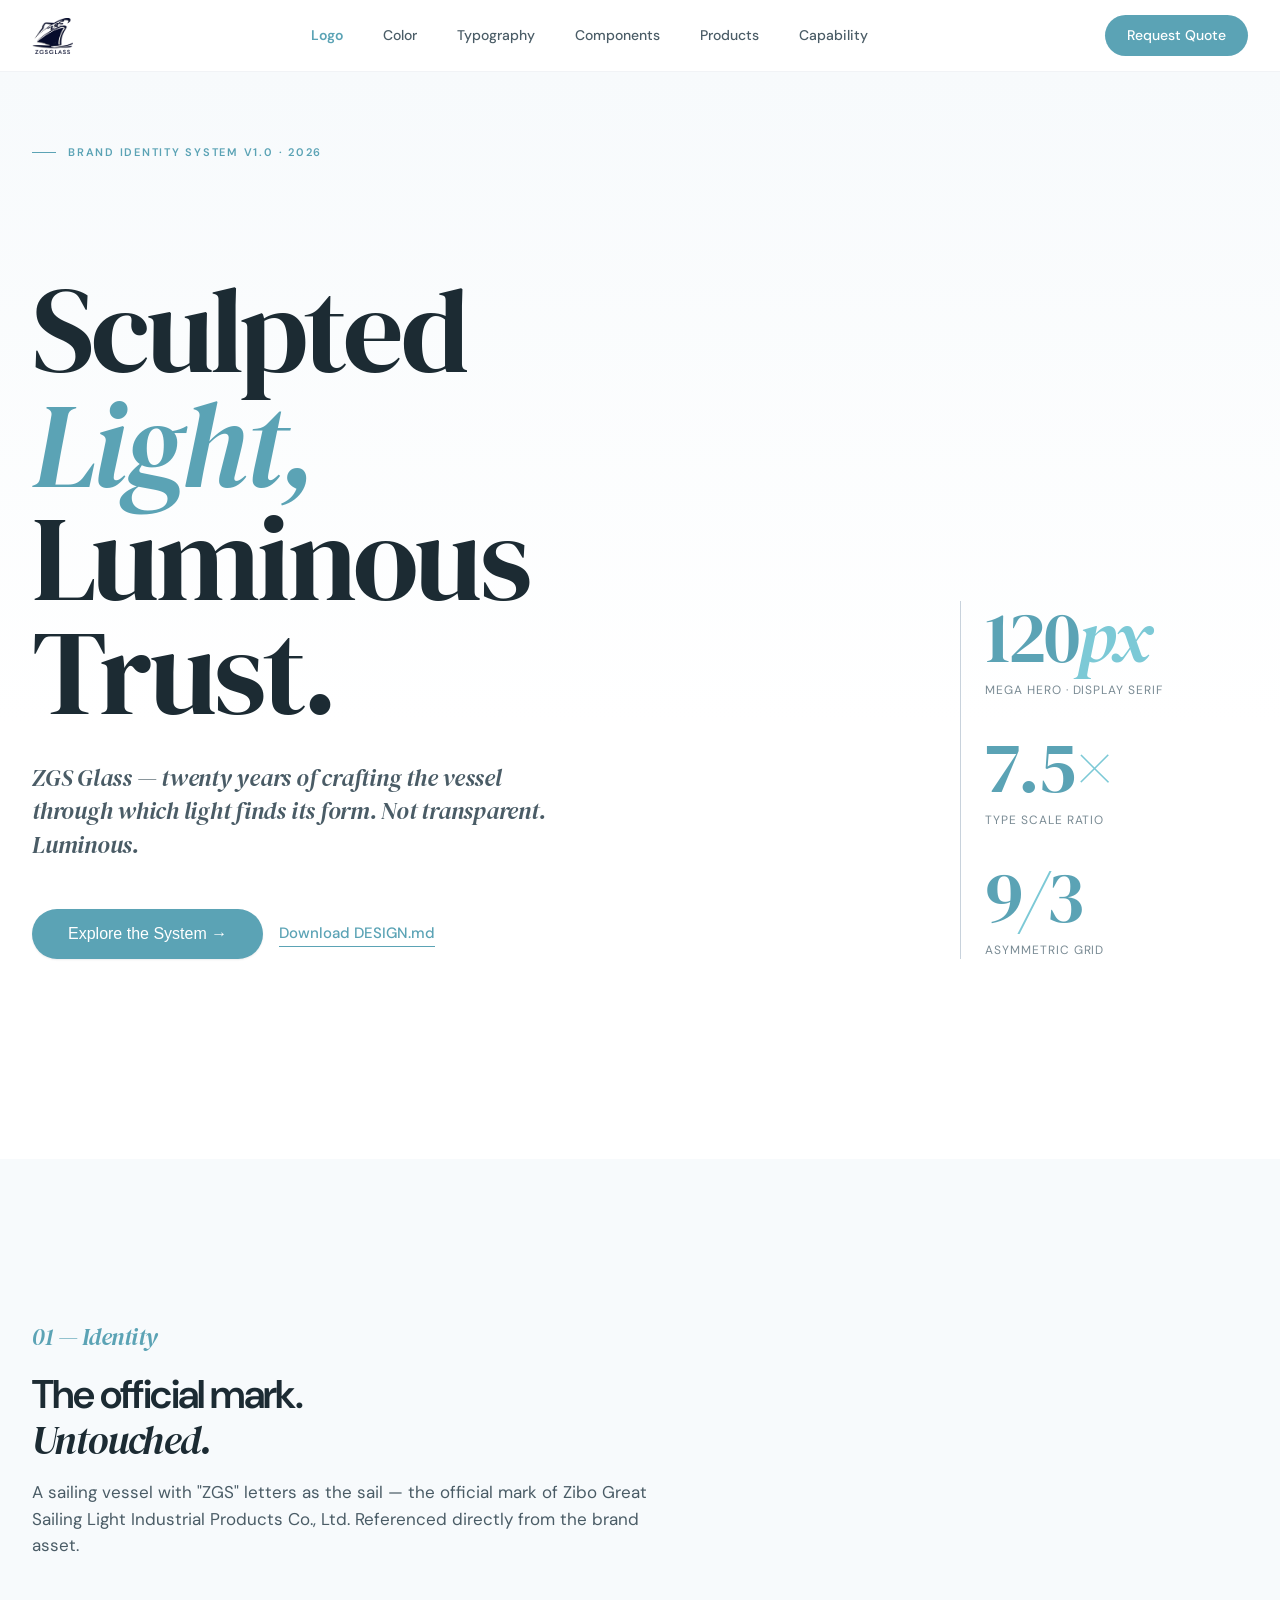
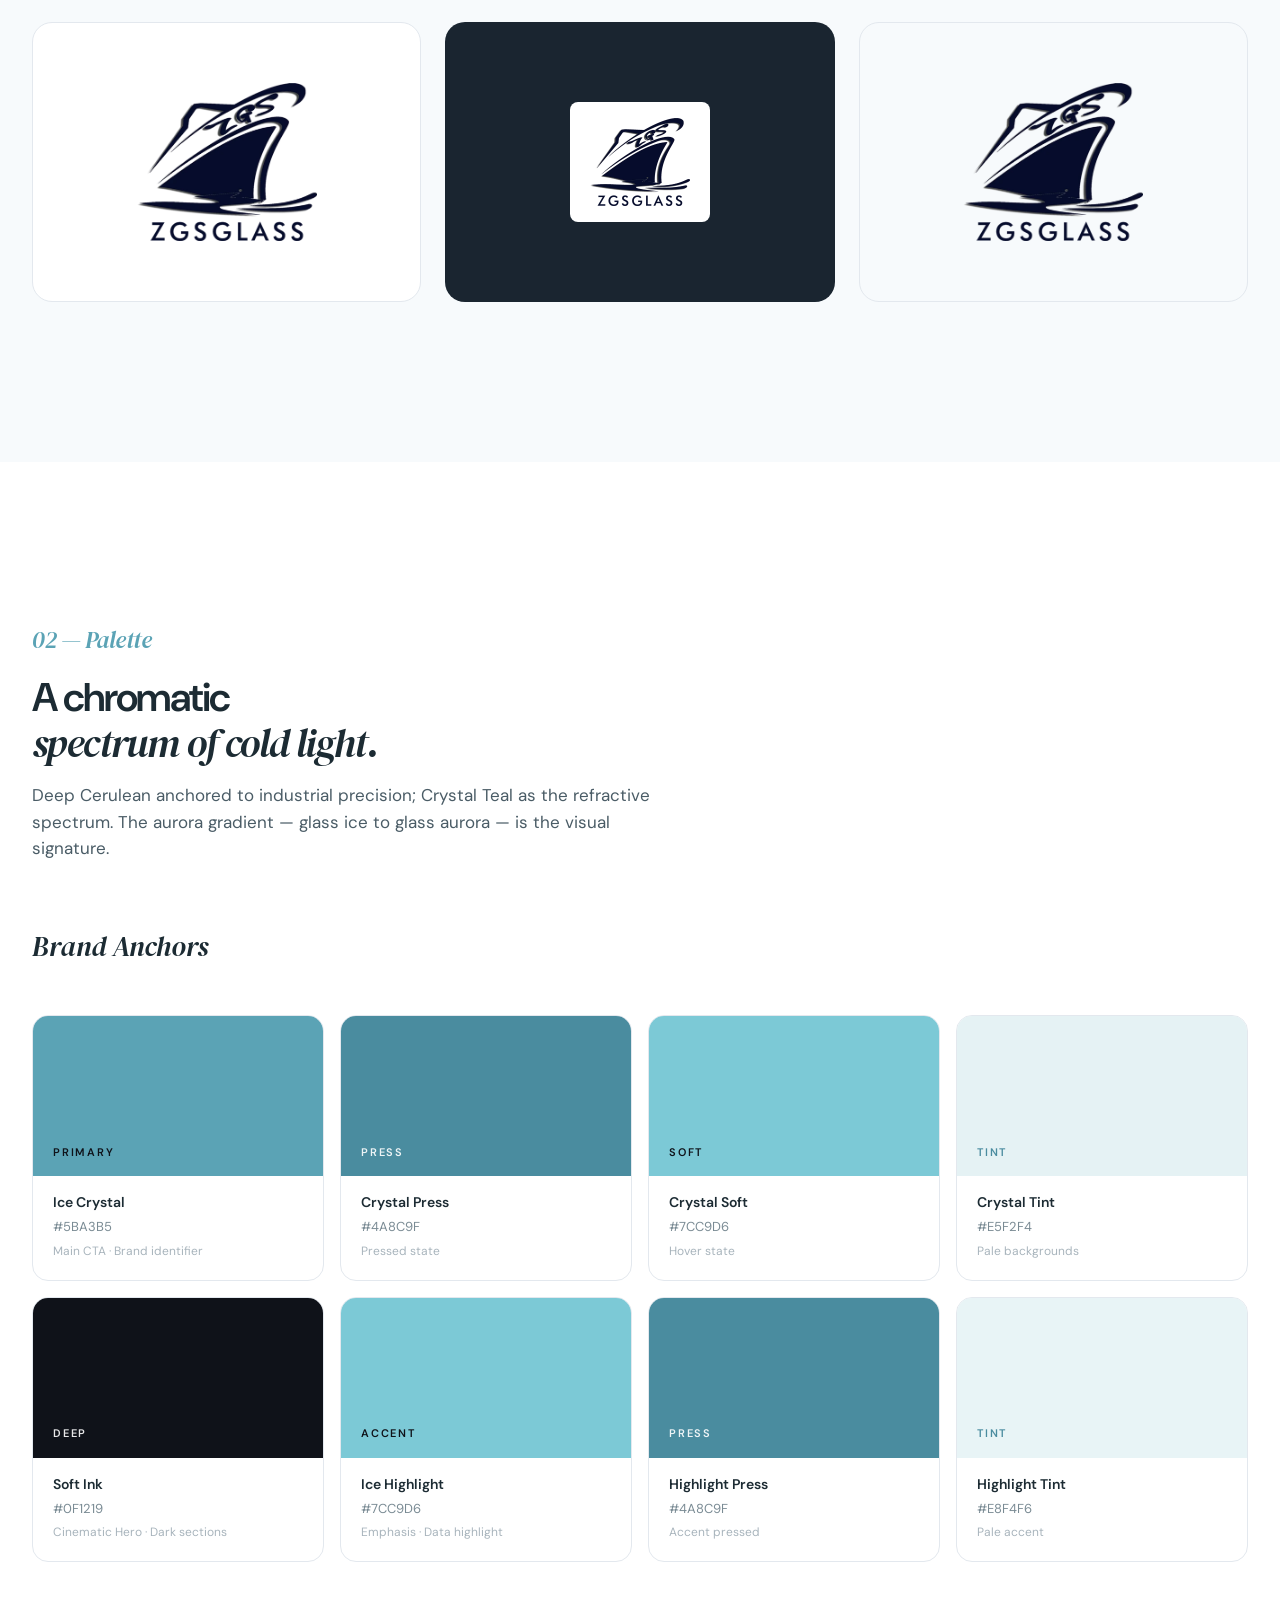
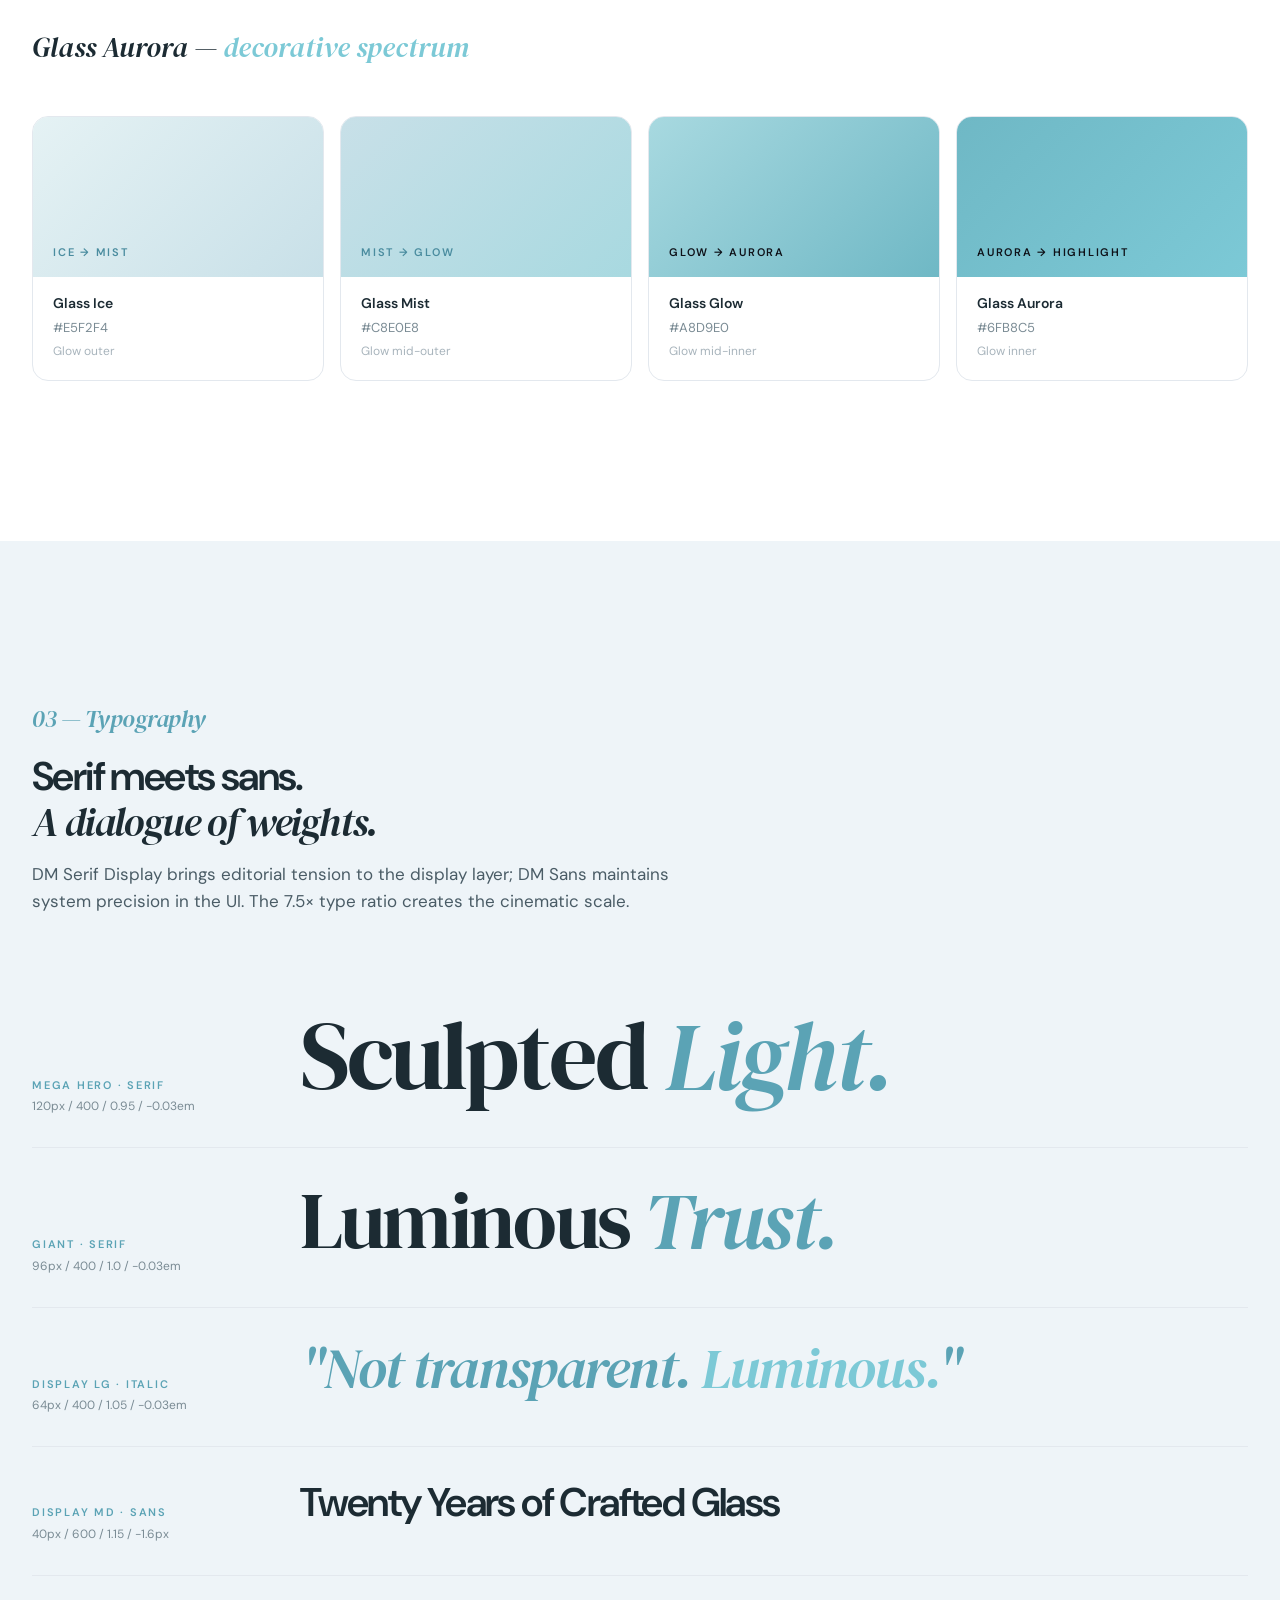
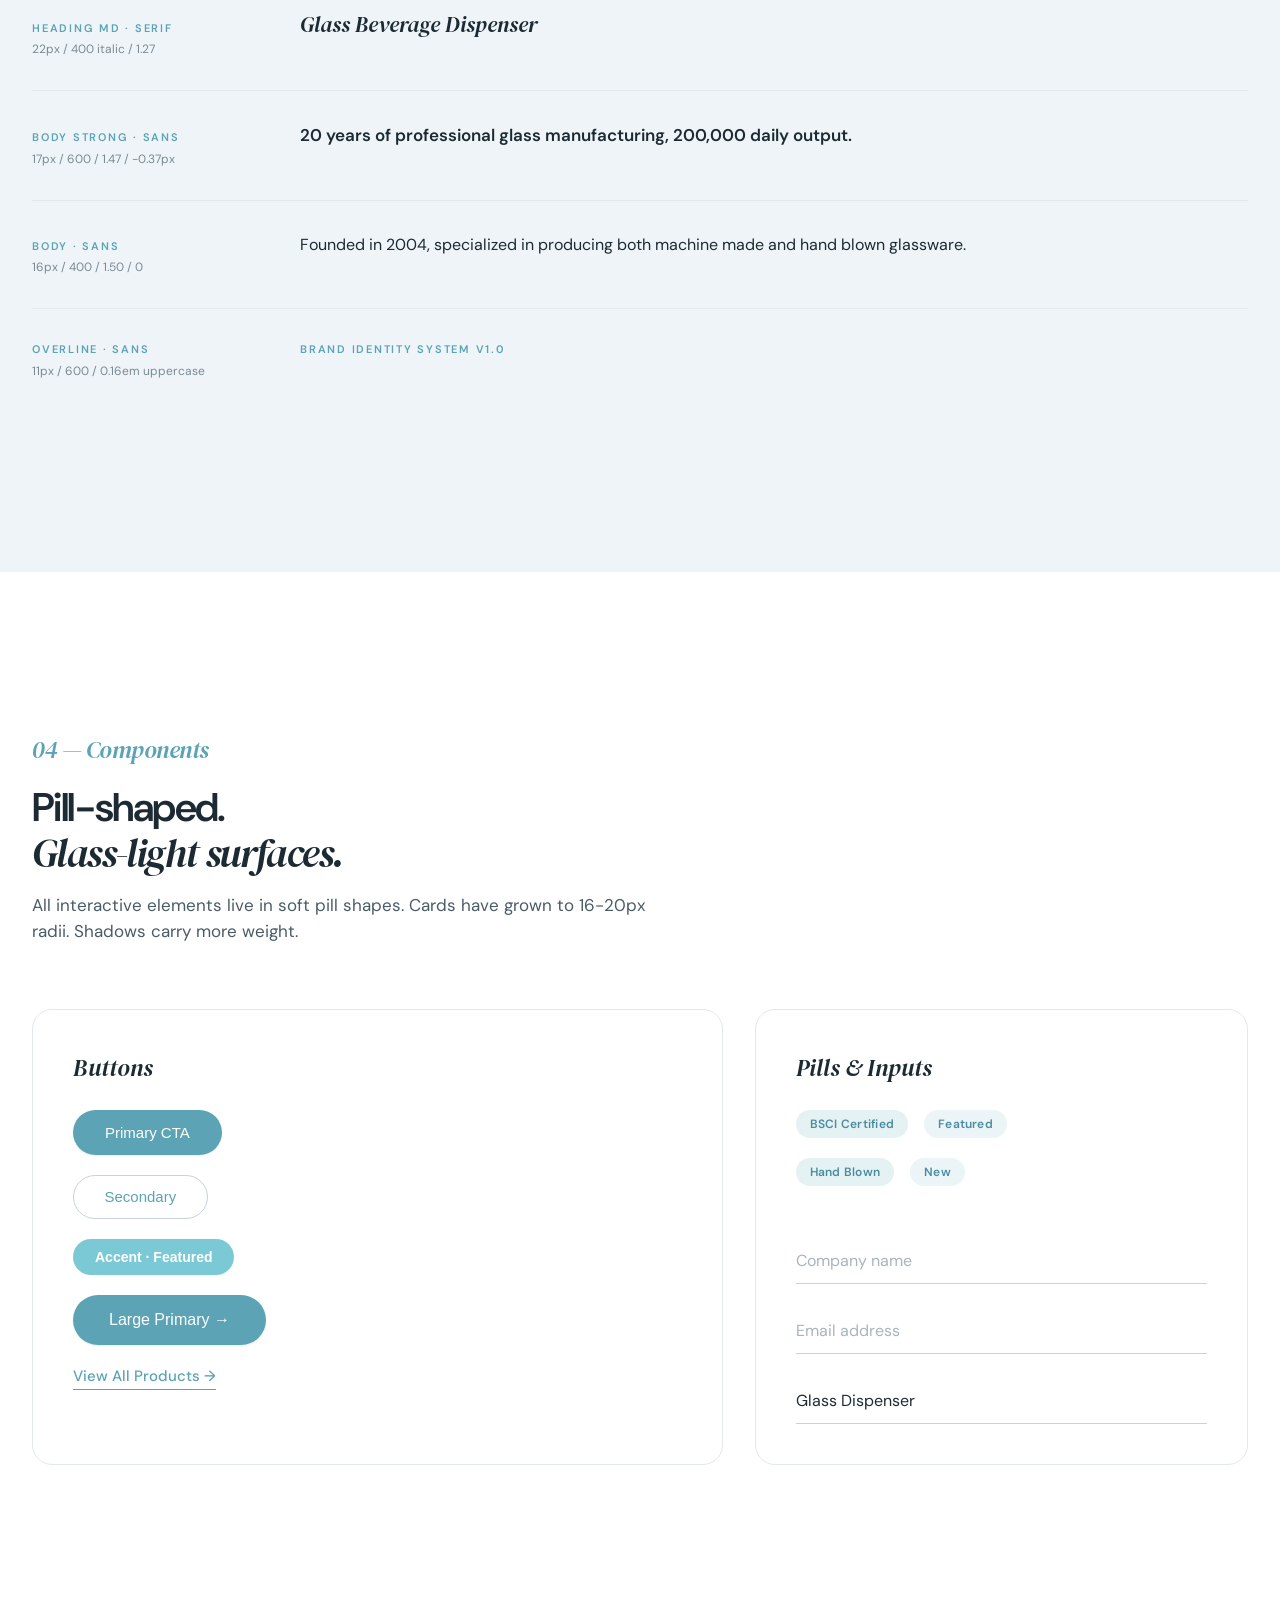
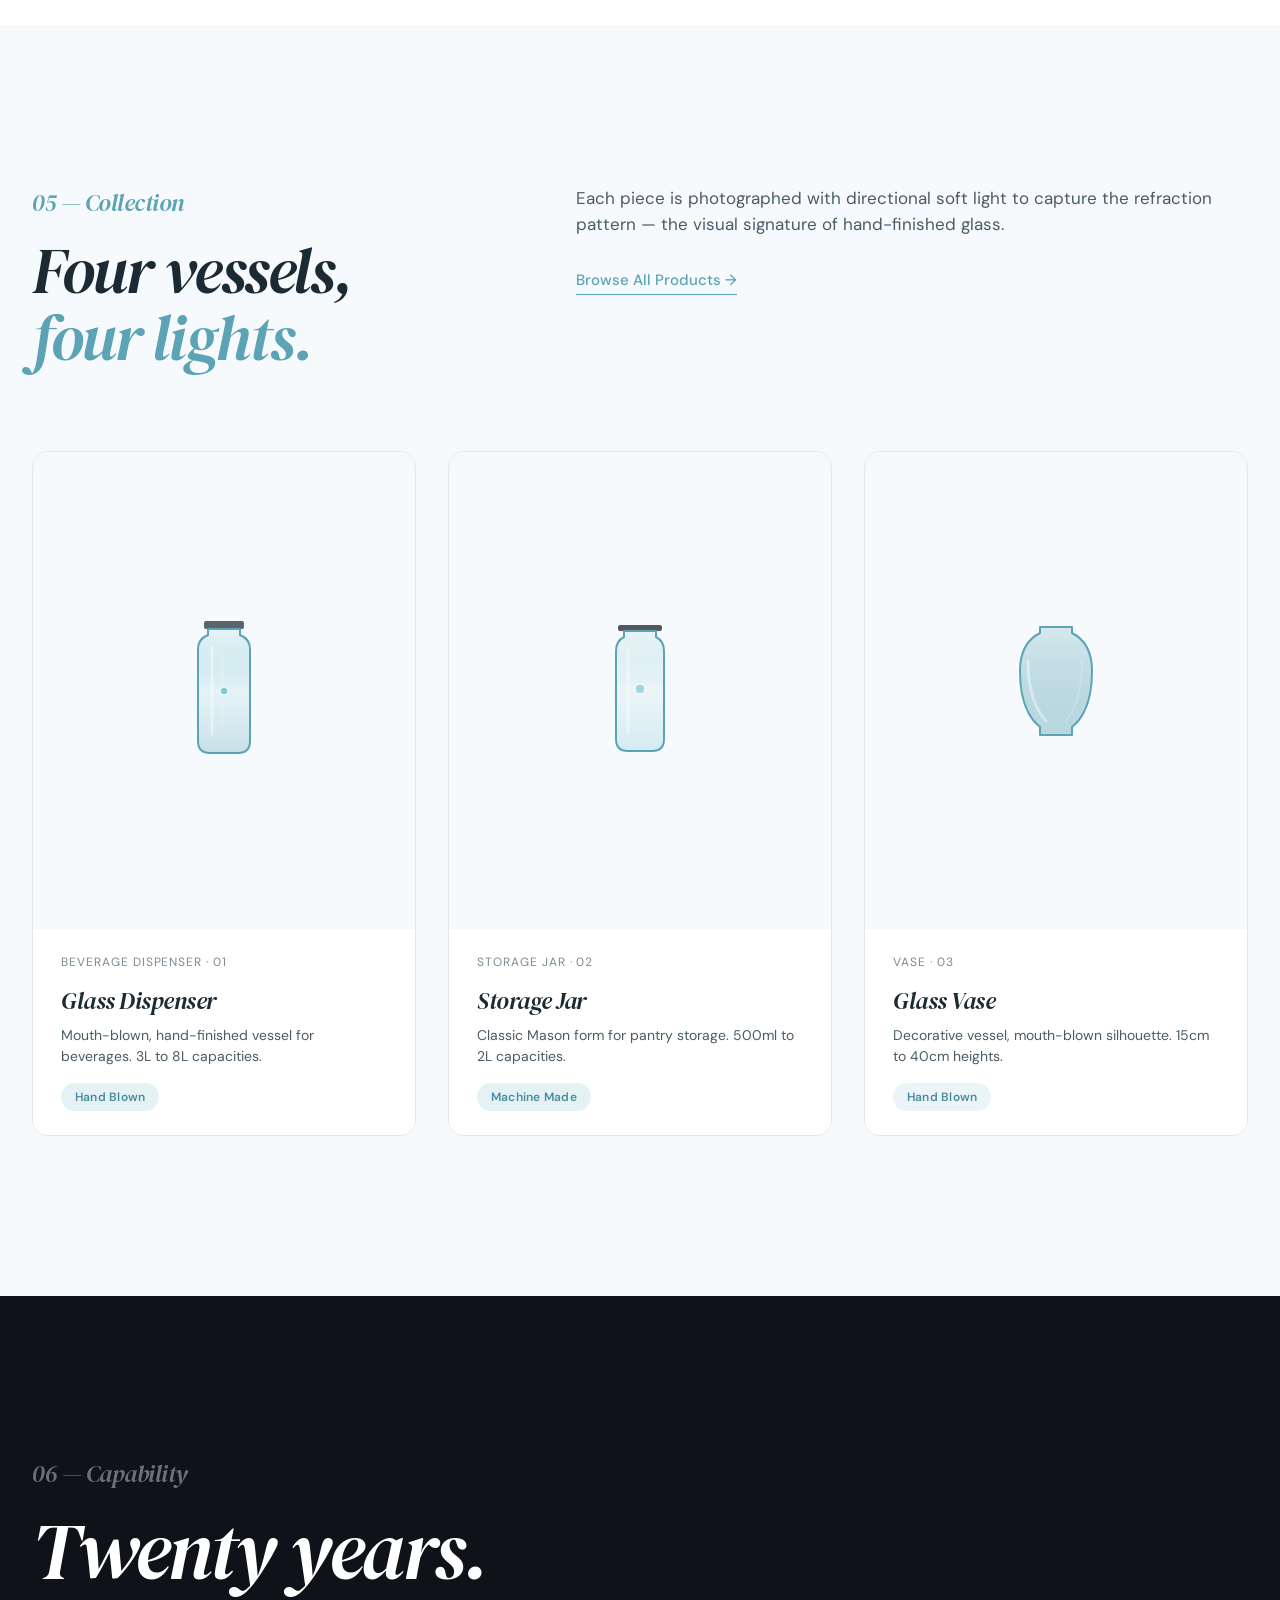
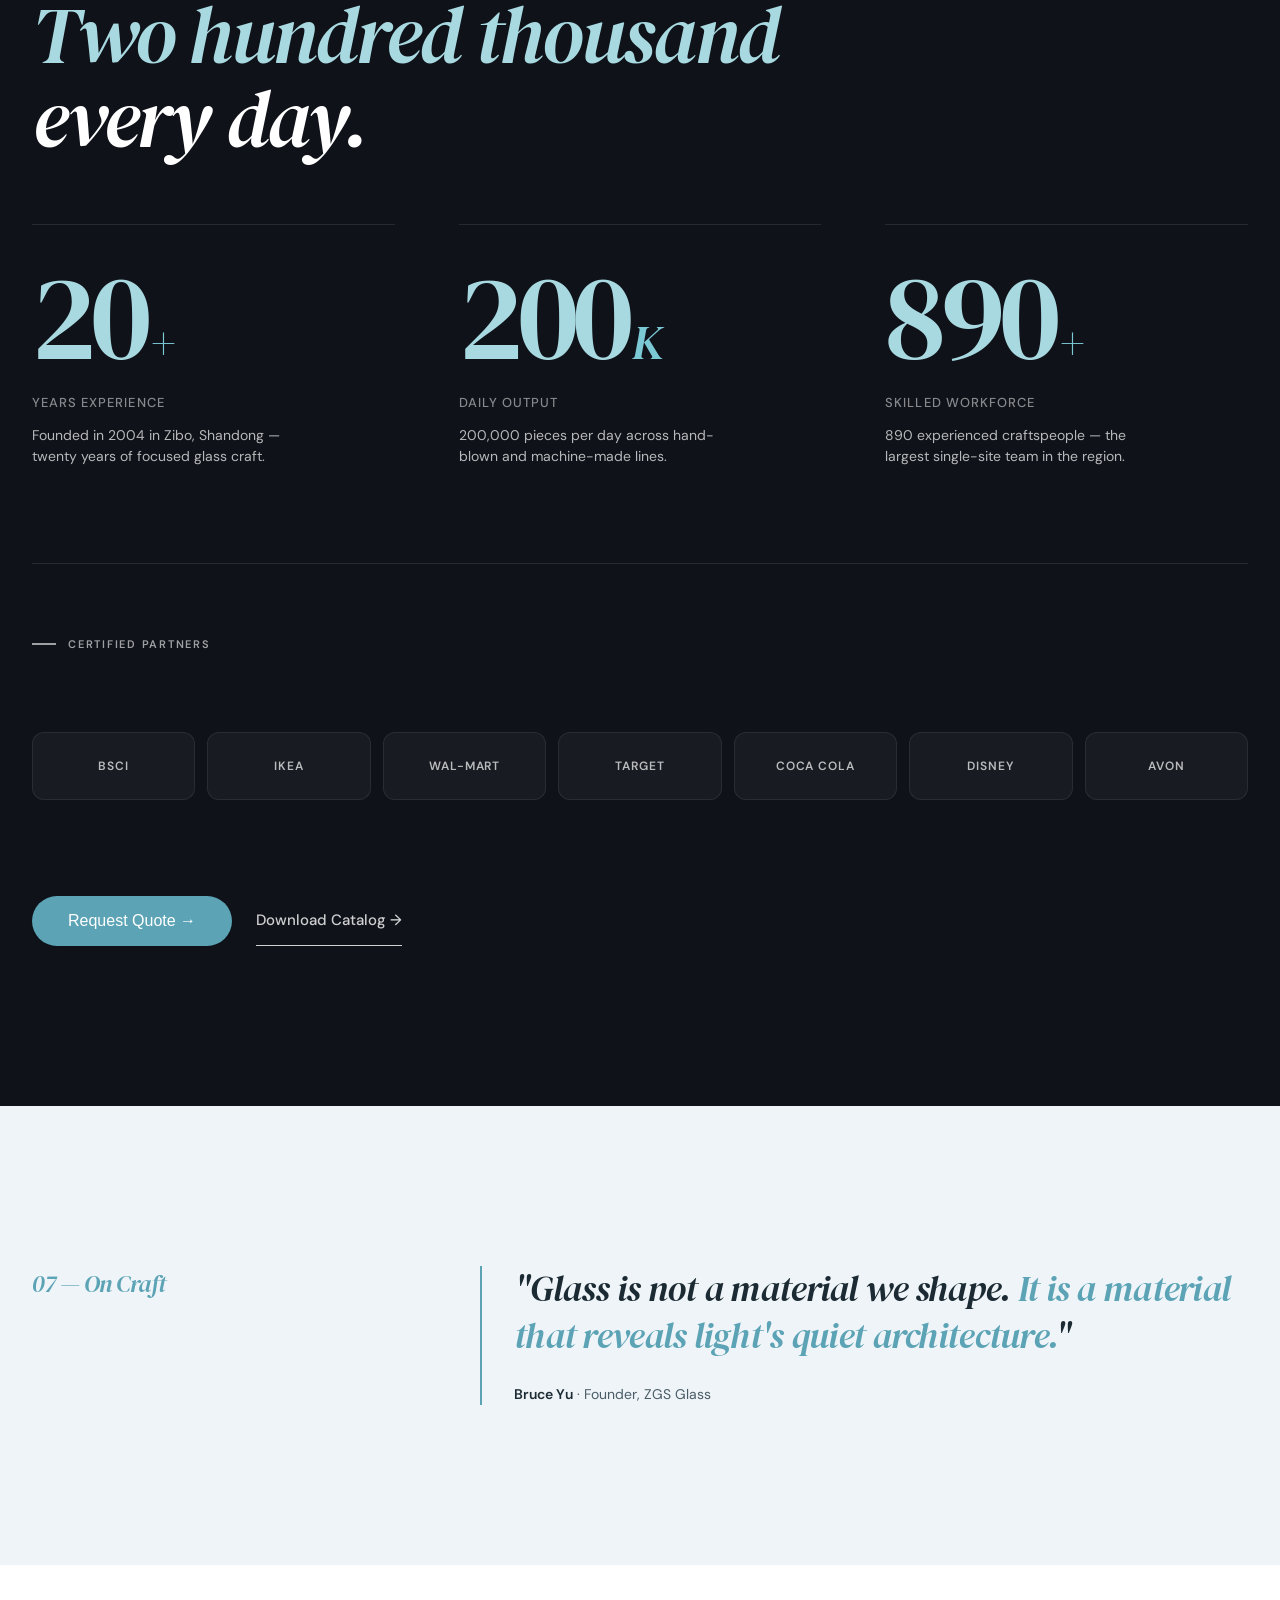
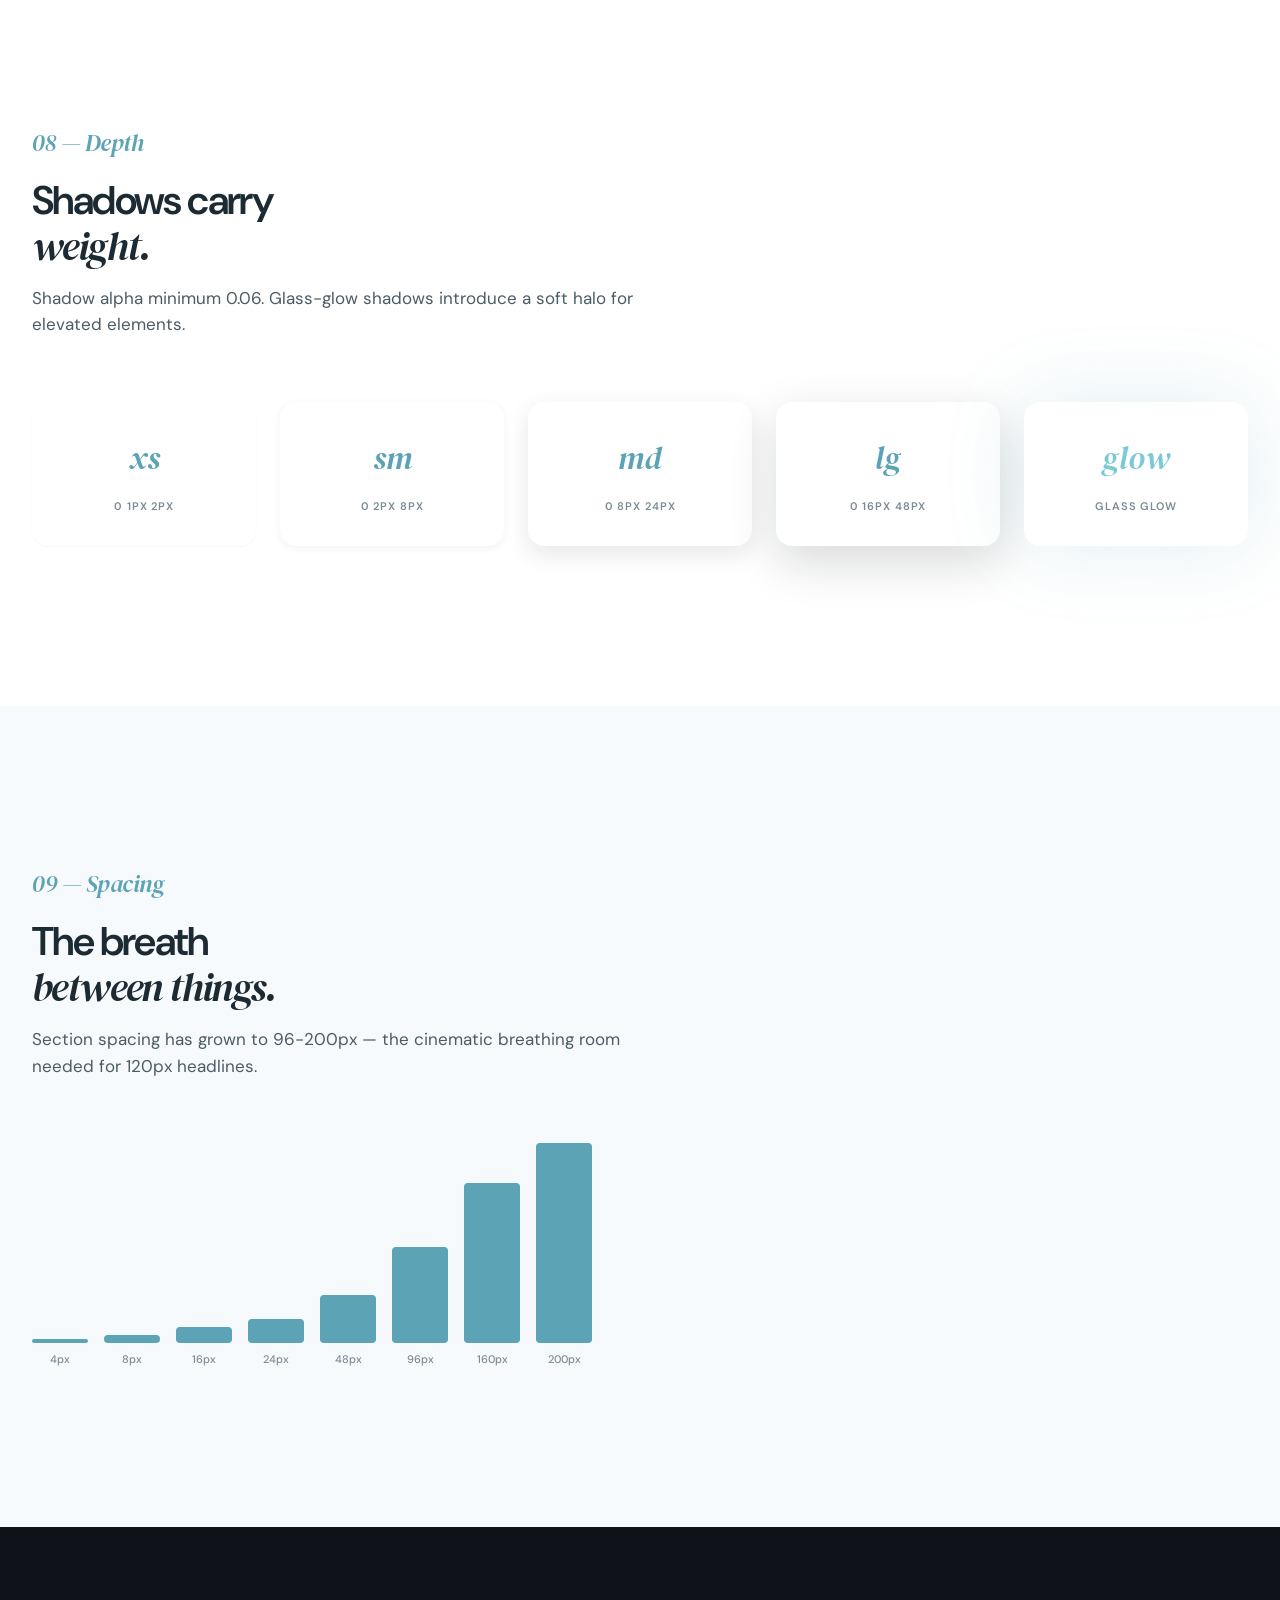
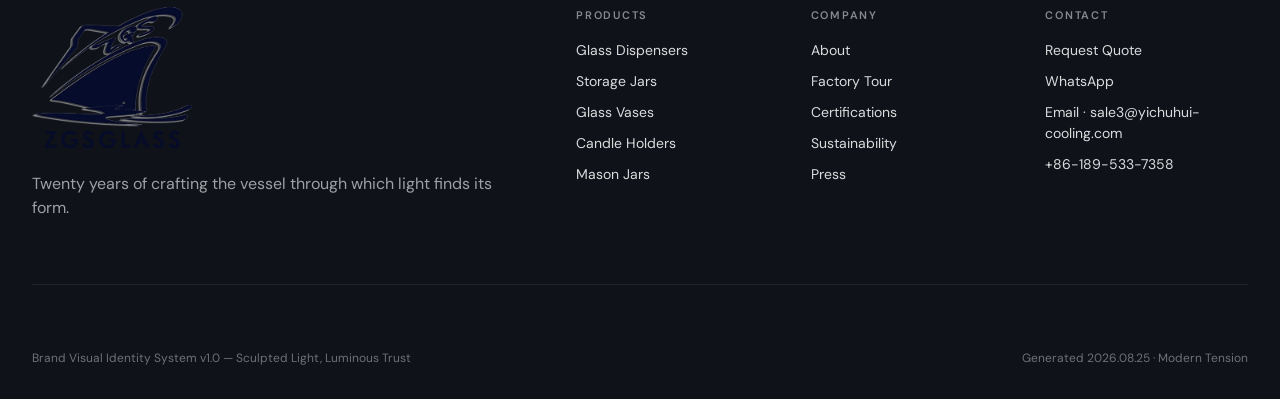
==== commit 80c7830e: "style(home): 璋冩暣 Component Customization 鏉垮潡鍙虫爮 padding" ====
--- a/brand-identity.html
+++ b/brand-identity.html
@@ -79,31 +79,6 @@
     overflow: hidden;
   }
 
-  .glass-orb {
-    position: absolute;
-    border-radius: 50%;
-    filter: blur(80px);
-    pointer-events: none;
-    z-index: 0;
-  }
-  .glass-orb--teal  { background: var(--glass-aurora); opacity: 0.35; }
-  .glass-orb--ice   { background: var(--glass-ice);    opacity: 0.6;  }
-  .glass-orb--glow  { background: var(--glass-glow);   opacity: 0.4;  }
-
-  .giant-watermark {
-    font-family: var(--font-display);
-    font-weight: 400;
-    color: var(--primary);
-    line-height: 0.85;
-    letter-spacing: -0.05em;
-    user-select: none;
-    pointer-events: none;
-    position: absolute;
-    z-index: 0;
-    opacity: 0.05;
-  }
-  .giant-watermark--dark { color: #FFFFFF; opacity: 0.04; }
-
   .overline {
     font-family: var(--font-body);
     text-transform: uppercase;
@@ -494,17 +469,6 @@
     position: relative;
     transition: transform 0.4s cubic-bezier(0.16,1,0.3,1), box-shadow 0.4s ease;
     cursor: pointer;
-  }
-  .product-card::before {
-    content: "";
-    position: absolute;
-    top: -40%; right: -40%;
-    width: 80%; height: 80%;
-    background: radial-gradient(circle, var(--glass-glow) 0%, transparent 70%);
-    opacity: 0;
-    transition: opacity 0.4s ease;
-    pointer-events: none;
-    z-index: 1;
   }
   .product-card:hover {
     transform: translateY(-4px);
@@ -807,10 +771,6 @@
 
 <!-- ===== 0 — Hero ===== -->
 <section class="hero">
-  <div class="glass-orb glass-orb--teal" style="width:600px;height:600px;top:-200px;right:-100px;"></div>
-  <div class="glass-orb glass-orb--ice" style="width:480px;height:480px;bottom:-150px;left:-100px;"></div>
-  <div class="glass-orb glass-orb--glow" style="width:320px;height:320px;top:40%;right:30%;opacity:0.25;"></div>
-  <div class="giant-watermark" style="top:-40px;right:-20px;font-size:360px;">Z</div>
 
   <div class="container">
     <div class="overline hero-overline">Brand Identity System v1.0 · 2026</div>
@@ -848,7 +808,6 @@
 
 <!-- ===== 1 — Logo ===== -->
 <section class="section section-soft" id="logo">
-  <div class="glass-orb glass-orb--ice" style="width:400px;height:400px;top:10%;right:-100px;opacity:0.5;"></div>
 
   <div class="container">
     <div class="section-header">
@@ -873,7 +832,6 @@
 
 <!-- ===== 2 — Color ===== -->
 <section class="section" id="color">
-  <div class="glass-orb glass-orb--glow" style="width:480px;height:480px;top:20%;left:-150px;opacity:0.3;"></div>
 
   <div class="container">
     <div class="section-header">
@@ -942,7 +900,6 @@
 
 <!-- ===== 3 — Typography ===== -->
 <section class="section section-tint" id="type">
-  <div class="giant-watermark" style="bottom:-.06em;left:-.04em;font-size:280px;">T</div>
 
   <div class="container">
     <div class="section-header">
@@ -988,7 +945,6 @@
 
 <!-- ===== 4 — Components ===== -->
 <section class="section" id="components">
-  <div class="glass-orb glass-orb--ice" style="width:360px;height:360px;bottom:10%;right:-100px;opacity:0.4;"></div>
 
   <div class="container">
     <div class="section-header">
@@ -1022,7 +978,6 @@
 
 <!-- ===== 5 — Products ===== -->
 <section class="section section-soft" id="products">
-  <div class="glass-orb glass-orb--glow" style="width:400px;height:400px;top:0;left:10%;opacity:0.3;"></div>
 
   <div class="container">
     <div class="section-header asymmetric-feature">
@@ -1113,9 +1068,6 @@
 
 <!-- ===== 6 — Capability ===== -->
 <section class="section section-dark" id="capability">
-  <div class="glass-orb glass-orb--teal" style="width:600px;height:600px;top:-200px;left:-100px;opacity:0.25;"></div>
-  <div class="glass-orb glass-orb--glow" style="width:400px;height:400px;bottom:-100px;right:-50px;opacity:0.20;"></div>
-  <div class="giant-watermark giant-watermark--dark" style="top:-40px;right:-20px;font-size:360px;">G</div>
 
   <div class="container">
     <div class="section-header">
@@ -1219,7 +1171,6 @@
 
 <!-- ===== Footer ===== -->
 <footer class="footer">
-  <div class="glass-orb glass-orb--ice" style="width:480px;height:480px;top:-100px;right:-100px;opacity:0.15;"></div>
 
   <div class="container">
     <div class="footer-grid">
